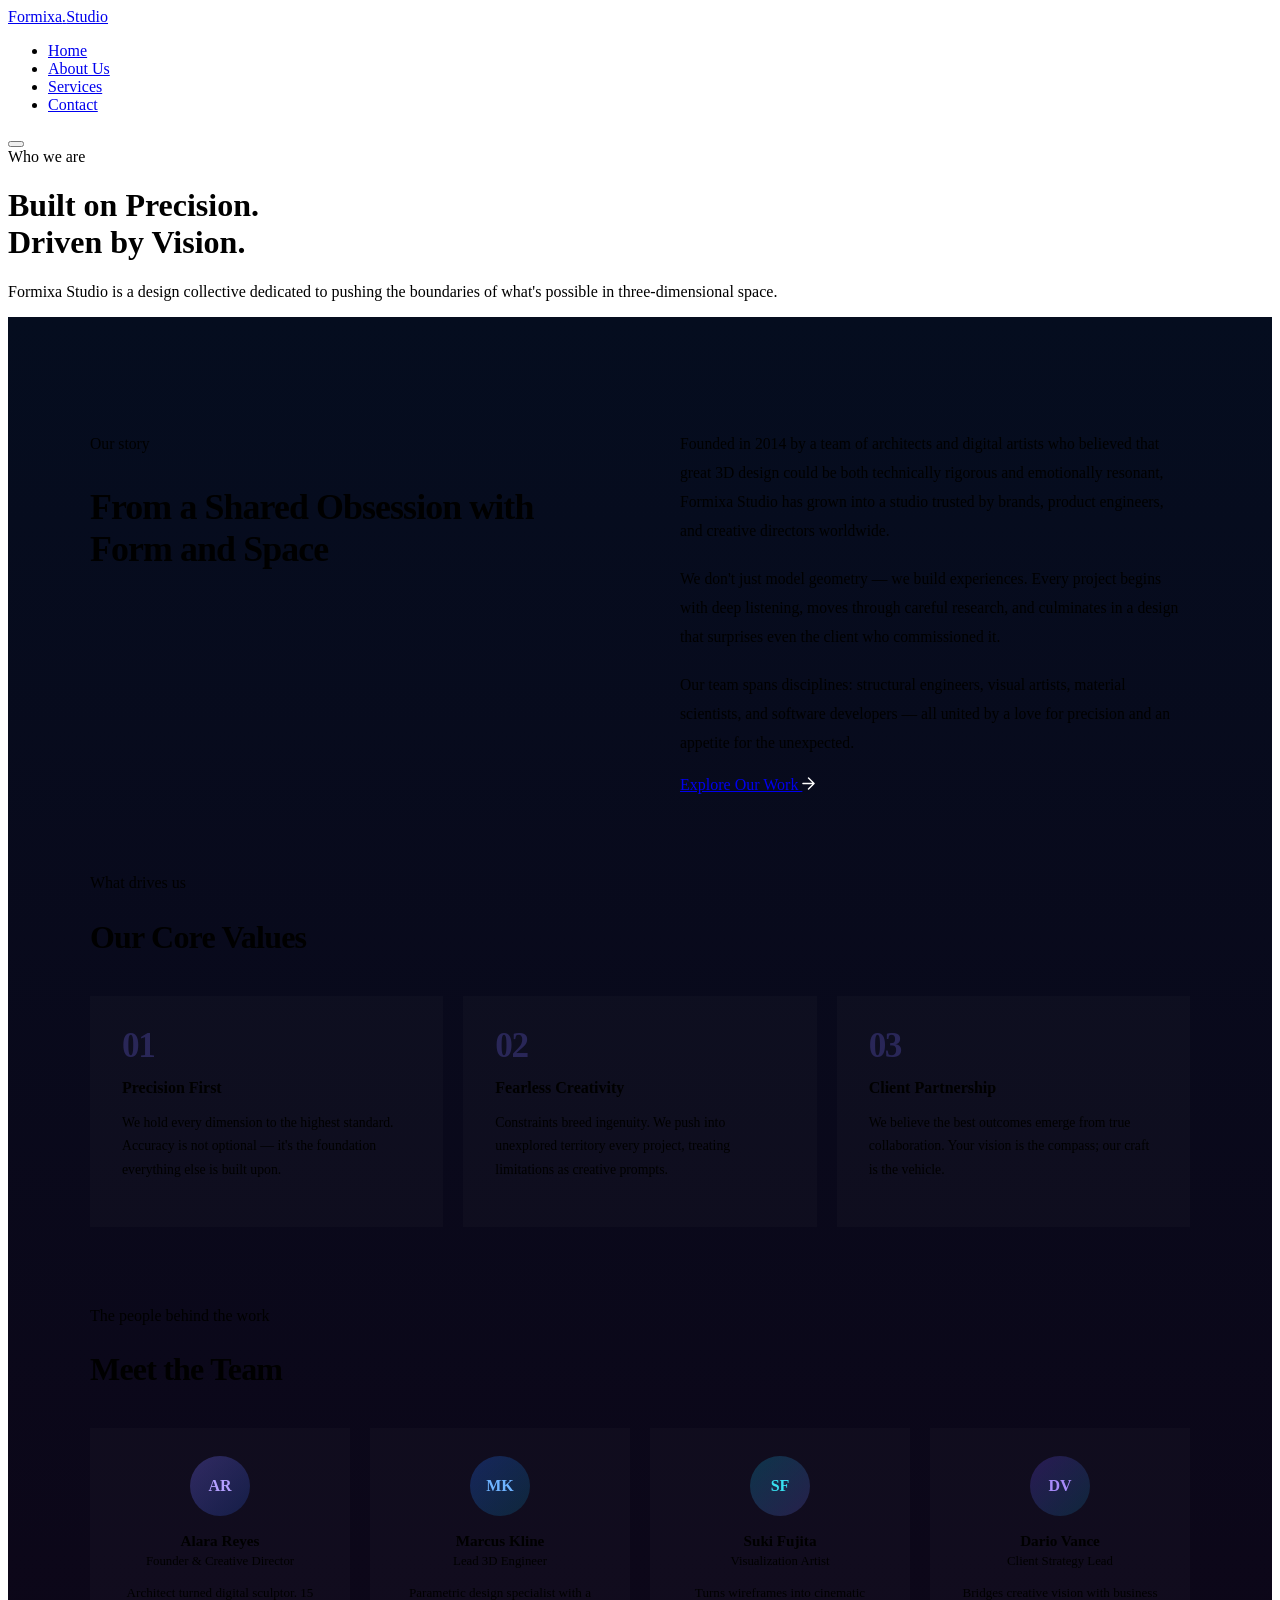
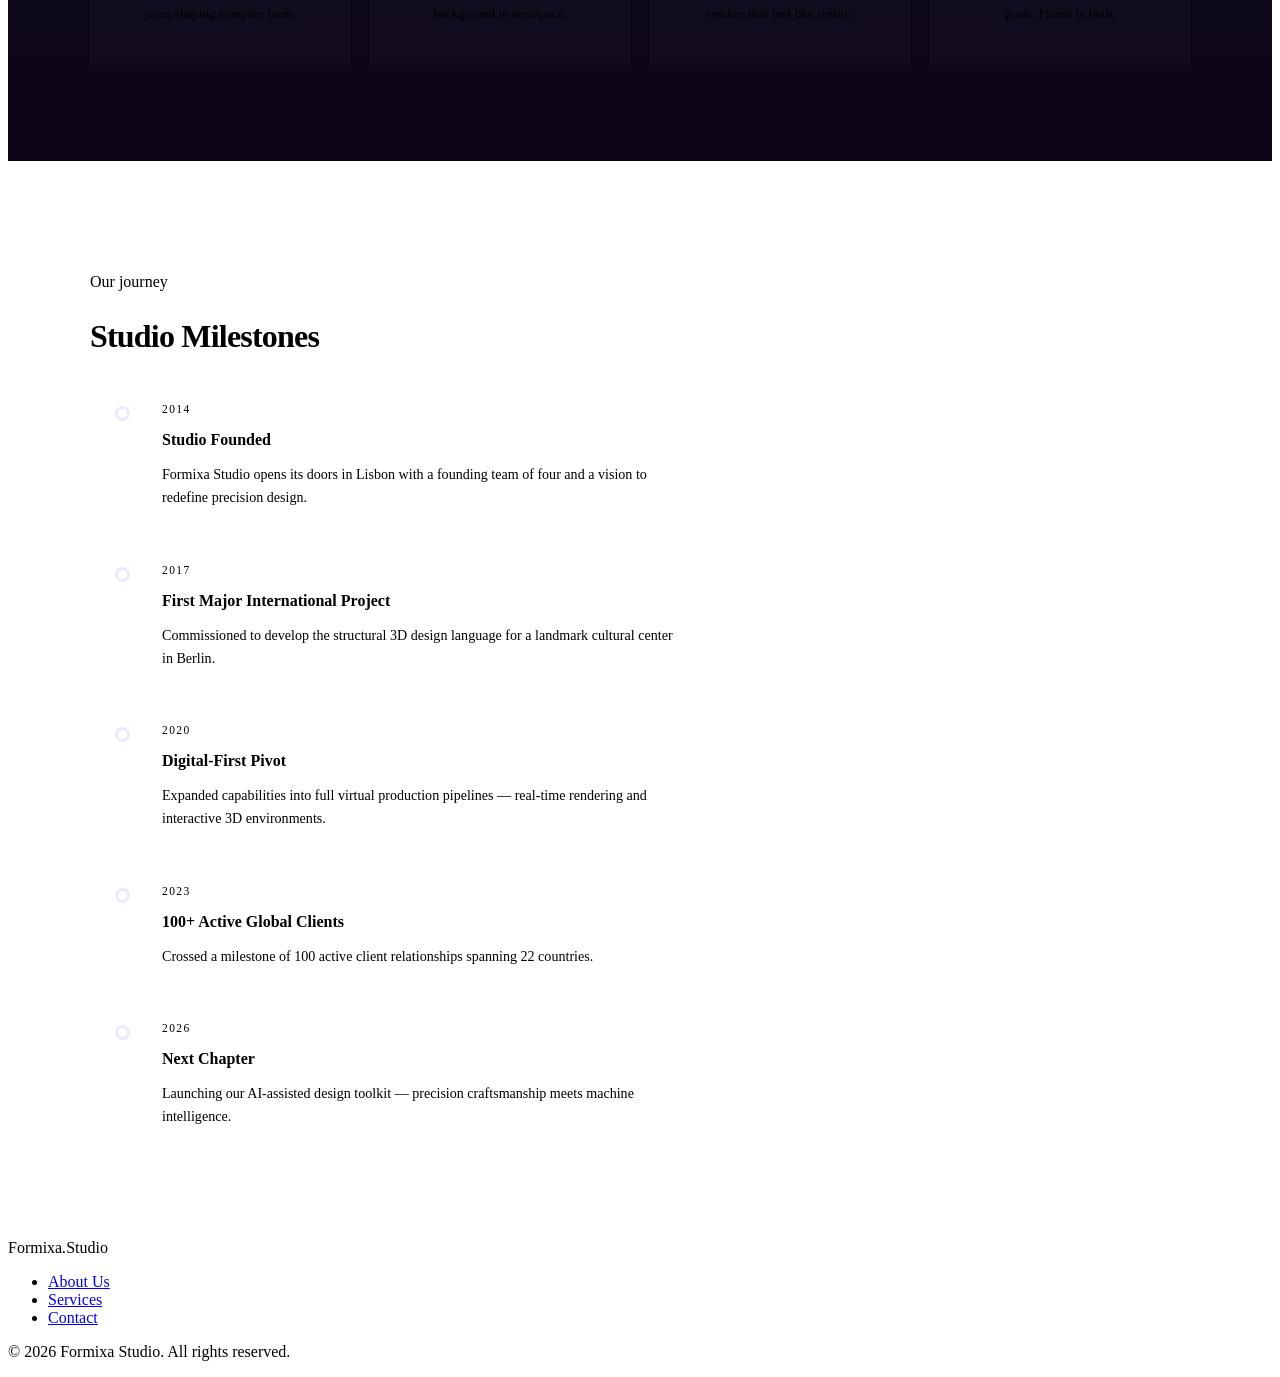
==== about.html @ 5ffbd65d "Create about.html" ====
<!DOCTYPE html>
<html lang="en">
<head>
<meta charset="UTF-8">
<meta name="viewport" content="width=device-width, initial-scale=1.0">
<title>About Us — Formixa Studio</title>
<link rel="stylesheet" href="style.css">
<style>
/* ── ABOUT CONTENT ── */
.about-body { padding: 6rem 4rem; background: linear-gradient(180deg, #050d1f 0%, #0d0618 100%); }
.about-body-inner { max-width: 1100px; margin: 0 auto; }

.about-intro {
  display: grid; grid-template-columns: 1fr 1fr; gap: 5rem;
  align-items: start; margin-bottom: 5rem;
}
.about-intro h2 {
  font-family: var(--ff-display); font-size: clamp(1.7rem, 2.8vw, 2.4rem);
  font-weight: 700; letter-spacing: -0.025em; line-height: 1.15; margin-bottom: 1rem;
}
.about-intro p { font-size: 0.98rem; color: var(--c-muted); line-height: 1.85; margin-bottom: 1.2rem; font-weight: 300; }

/* values */
.values-section { margin-bottom: 5rem; }
.values-section h2 {
  font-family: var(--ff-display); font-size: clamp(1.6rem, 2.5vw, 2.2rem);
  font-weight: 700; letter-spacing: -0.025em; margin-bottom: 2.5rem;
}
.values-grid { display: grid; grid-template-columns: repeat(3,1fr); gap: 1.25rem; }
.value-card {
  border: 1px solid var(--c-border); border-radius: var(--radius);
  padding: 2rem; background: rgba(255,255,255,0.02);
  transition: border-color 0.3s, transform 0.3s;
}
.value-card:hover { border-color: var(--c-border-hover); transform: translateY(-3px); }
.value-num {
  font-family: var(--ff-display); font-size: 2.2rem; font-weight: 800;
  color: rgba(124,111,255,0.25); letter-spacing: -0.04em; line-height: 1; margin-bottom: 1rem;
}
.value-card h3 { font-family: var(--ff-display); font-size: 1rem; font-weight: 600; margin-bottom: 0.6rem; }
.value-card p { font-size: 0.86rem; color: var(--c-muted); line-height: 1.7; }

/* team */
.team-section { }
.team-section h2 {
  font-family: var(--ff-display); font-size: clamp(1.6rem,2.5vw,2.2rem);
  font-weight: 700; letter-spacing: -0.025em; margin-bottom: 2.5rem;
}
.team-grid { display: grid; grid-template-columns: repeat(4,1fr); gap: 1.25rem; }
.team-card {
  border: 1px solid var(--c-border); border-radius: var(--radius);
  padding: 1.75rem 1.5rem; text-align: center; background: rgba(255,255,255,0.02);
  transition: border-color 0.3s, transform 0.3s;
}
.team-card:hover { border-color: var(--c-border-hover); transform: translateY(-3px); }
.avatar {
  width: 60px; height: 60px; border-radius: 50%; margin: 0 auto 1rem;
  display: flex; align-items: center; justify-content: center;
  font-family: var(--ff-display); font-size: 1rem; font-weight: 700;
}
.av-1 { background: linear-gradient(135deg,rgba(124,111,255,0.3),rgba(36,99,235,0.2)); color: #b4a0ff; }
.av-2 { background: linear-gradient(135deg,rgba(36,99,235,0.3),rgba(8,145,178,0.2)); color: #6eb3ff; }
.av-3 { background: linear-gradient(135deg,rgba(8,145,178,0.3),rgba(124,111,255,0.2)); color: #38e0f0; }
.av-4 { background: linear-gradient(135deg,rgba(99,60,210,0.3),rgba(8,145,178,0.2)); color: #a78bfa; }
.team-card h3 { font-family: var(--ff-display); font-size: 0.95rem; font-weight: 600; margin-bottom: 4px; }
.team-card .role { font-size: 0.8rem; color: var(--c-accent); margin-bottom: 0.7rem; }
.team-card p { font-size: 0.82rem; color: var(--c-muted); line-height: 1.6; }

/* milestones */
.milestones {
  padding: 6rem 4rem;
  background: var(--c-bg);
}
.milestones-inner { max-width: 1100px; margin: 0 auto; }
.milestones h2 {
  font-family: var(--ff-display); font-size: clamp(1.6rem,2.5vw,2.2rem);
  font-weight: 700; letter-spacing: -0.025em; margin-bottom: 3rem;
}
.timeline { position: relative; padding-left: 2rem; }
.timeline::before {
  content: ''; position: absolute; left: 0; top: 0; bottom: 0;
  width: 1px; background: linear-gradient(to bottom, var(--c-accent), transparent);
}
.timeline-item { position: relative; padding: 0 0 2.5rem 2.5rem; }
.timeline-item::before {
  content: ''; position: absolute; left: -4.5px; top: 6px;
  width: 9px; height: 9px; border-radius: 50%;
  background: var(--c-accent); box-shadow: 0 0 0 3px rgba(124,111,255,0.15);
}
.timeline-year { font-size: 0.72rem; letter-spacing: 0.12em; color: var(--c-accent); text-transform: uppercase; margin-bottom: 4px; }
.timeline-item h3 { font-family: var(--ff-display); font-size: 1rem; font-weight: 600; margin-bottom: 0.4rem; }
.timeline-item p { font-size: 0.88rem; color: var(--c-muted); line-height: 1.65; max-width: 520px; }

@media (max-width: 900px) {
  .about-body { padding: 5rem 2rem; }
  .about-intro { grid-template-columns: 1fr; gap: 2.5rem; }
  .values-grid { grid-template-columns: 1fr 1fr; }
  .team-grid { grid-template-columns: 1fr 1fr; }
  .milestones { padding: 5rem 2rem; }
}
@media (max-width: 580px) {
  .values-grid { grid-template-columns: 1fr; }
  .team-grid { grid-template-columns: 1fr 1fr; }
}
</style>
</head>
<body>

<nav>
  <a href="index.html" class="logo">Formixa<em>.</em>Studio</a>
  <ul class="nav-links" id="navLinks">
    <li><a href="index.html">Home</a></li>
    <li><a href="about.html" class="active">About Us</a></li>
    <li><a href="services.html">Services</a></li>
    <li><a href="contact.html" class="nav-cta">Contact</a></li>
  </ul>
  <button class="hamburger" id="hamburger" aria-label="Menu">
    <span></span><span></span><span></span>
  </button>
</nav>

<!-- PAGE HEADER -->
<div class="page-header">
  <div class="page-header-bg"></div>
  <div class="page-header-line"></div>
  <div class="page-header-content">
    <div class="page-eyebrow">Who we are</div>
    <h1>Built on Precision.<br>Driven by Vision.</h1>
    <p>Formixa Studio is a design collective dedicated to pushing the boundaries of what's possible in three-dimensional space.</p>
  </div>
</div>

<div class="divider"></div>

<!-- ABOUT BODY -->
<section class="about-body">
  <div class="about-body-inner">
    <div class="about-intro fade-up">
      <div>
        <p class="section-label">Our story</p>
        <h2>From a Shared Obsession with Form and Space</h2>
      </div>
      <div>
        <p>Founded in 2014 by a team of architects and digital artists who believed that great 3D design could be both technically rigorous and emotionally resonant, Formixa Studio has grown into a studio trusted by brands, product engineers, and creative directors worldwide.</p>
        <p>We don't just model geometry — we build experiences. Every project begins with deep listening, moves through careful research, and culminates in a design that surprises even the client who commissioned it.</p>
        <p>Our team spans disciplines: structural engineers, visual artists, material scientists, and software developers — all united by a love for precision and an appetite for the unexpected.</p>
        <a href="services.html" class="btn-primary" style="margin-top:1rem;">
          Explore Our Work
          <svg width="13" height="13" viewBox="0 0 14 14" fill="none"><path d="M1 7h12M7 1l6 6-6 6" stroke="white" stroke-width="1.5" stroke-linecap="round" stroke-linejoin="round"/></svg>
        </a>
      </div>
    </div>

    <!-- VALUES -->
    <div class="values-section fade-up-1">
      <p class="section-label">What drives us</p>
      <h2>Our Core Values</h2>
      <div class="values-grid">
        <div class="value-card">
          <div class="value-num">01</div>
          <h3>Precision First</h3>
          <p>We hold every dimension to the highest standard. Accuracy is not optional — it's the foundation everything else is built upon.</p>
        </div>
        <div class="value-card">
          <div class="value-num">02</div>
          <h3>Fearless Creativity</h3>
          <p>Constraints breed ingenuity. We push into unexplored territory every project, treating limitations as creative prompts.</p>
        </div>
        <div class="value-card">
          <div class="value-num">03</div>
          <h3>Client Partnership</h3>
          <p>We believe the best outcomes emerge from true collaboration. Your vision is the compass; our craft is the vehicle.</p>
        </div>
      </div>
    </div>

    <!-- TEAM -->
    <div class="team-section fade-up-2" style="margin-top:5rem;">
      <p class="section-label">The people behind the work</p>
      <h2>Meet the Team</h2>
      <div class="team-grid">
        <div class="team-card">
          <div class="avatar av-1">AR</div>
          <h3>Alara Reyes</h3>
          <div class="role">Founder & Creative Director</div>
          <p>Architect turned digital sculptor. 15 years shaping complex form.</p>
        </div>
        <div class="team-card">
          <div class="avatar av-2">MK</div>
          <h3>Marcus Kline</h3>
          <div class="role">Lead 3D Engineer</div>
          <p>Parametric design specialist with a background in aerospace.</p>
        </div>
        <div class="team-card">
          <div class="avatar av-3">SF</div>
          <h3>Suki Fujita</h3>
          <div class="role">Visualization Artist</div>
          <p>Turns wireframes into cinematic renders that feel like reality.</p>
        </div>
        <div class="team-card">
          <div class="avatar av-4">DV</div>
          <h3>Dario Vance</h3>
          <div class="role">Client Strategy Lead</div>
          <p>Bridges creative vision with business goals. Fluent in both.</p>
        </div>
      </div>
    </div>
  </div>
</section>

<div class="divider"></div>

<!-- MILESTONES -->
<section class="milestones">
  <div class="milestones-inner">
    <p class="section-label">Our journey</p>
    <h2>Studio Milestones</h2>
    <div class="timeline">
      <div class="timeline-item">
        <div class="timeline-year">2014</div>
        <h3>Studio Founded</h3>
        <p>Formixa Studio opens its doors in Lisbon with a founding team of four and a vision to redefine precision design.</p>
      </div>
      <div class="timeline-item">
        <div class="timeline-year">2017</div>
        <h3>First Major International Project</h3>
        <p>Commissioned to develop the structural 3D design language for a landmark cultural center in Berlin.</p>
      </div>
      <div class="timeline-item">
        <div class="timeline-year">2020</div>
        <h3>Digital-First Pivot</h3>
        <p>Expanded capabilities into full virtual production pipelines — real-time rendering and interactive 3D environments.</p>
      </div>
      <div class="timeline-item">
        <div class="timeline-year">2023</div>
        <h3>100+ Active Global Clients</h3>
        <p>Crossed a milestone of 100 active client relationships spanning 22 countries.</p>
      </div>
      <div class="timeline-item" style="padding-bottom:0;">
        <div class="timeline-year">2026</div>
        <h3>Next Chapter</h3>
        <p>Launching our AI-assisted design toolkit — precision craftsmanship meets machine intelligence.</p>
      </div>
    </div>
  </div>
</section>

<footer>
  <div class="footer-logo">Formixa<em>.</em>Studio</div>
  <ul class="footer-links">
    <li><a href="about.html">About Us</a></li>
    <li><a href="services.html">Services</a></li>
    <li><a href="contact.html">Contact</a></li>
  </ul>
  <p class="footer-copy">&copy; 2026 Formixa Studio. All rights reserved.</p>
</footer>

<script>
  const h = document.getElementById('hamburger');
  const n = document.getElementById('navLinks');
  h.addEventListener('click', () => { h.classList.toggle('open'); n.classList.toggle('open'); });
  n.querySelectorAll('a').forEach(a => a.addEventListener('click', () => { h.classList.remove('open'); n.classList.remove('open'); }));
</script>
</body>
</html>
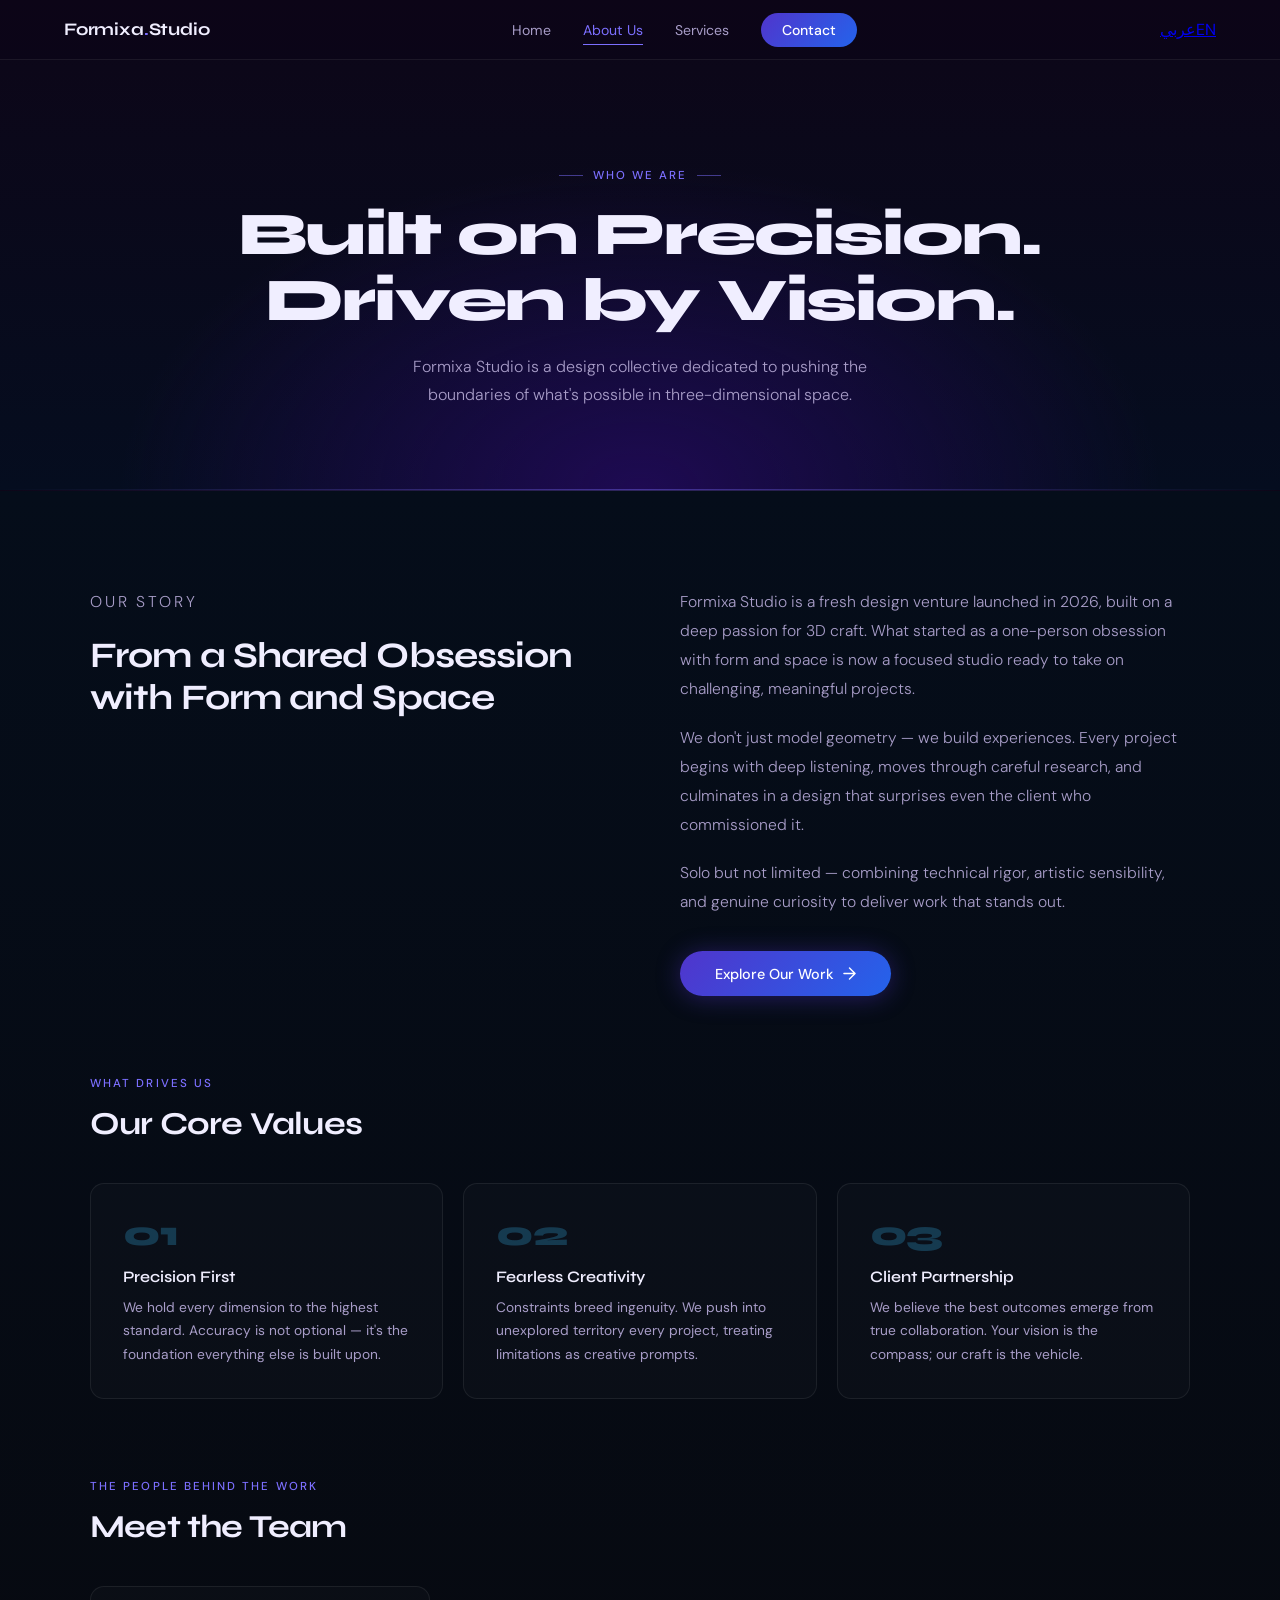
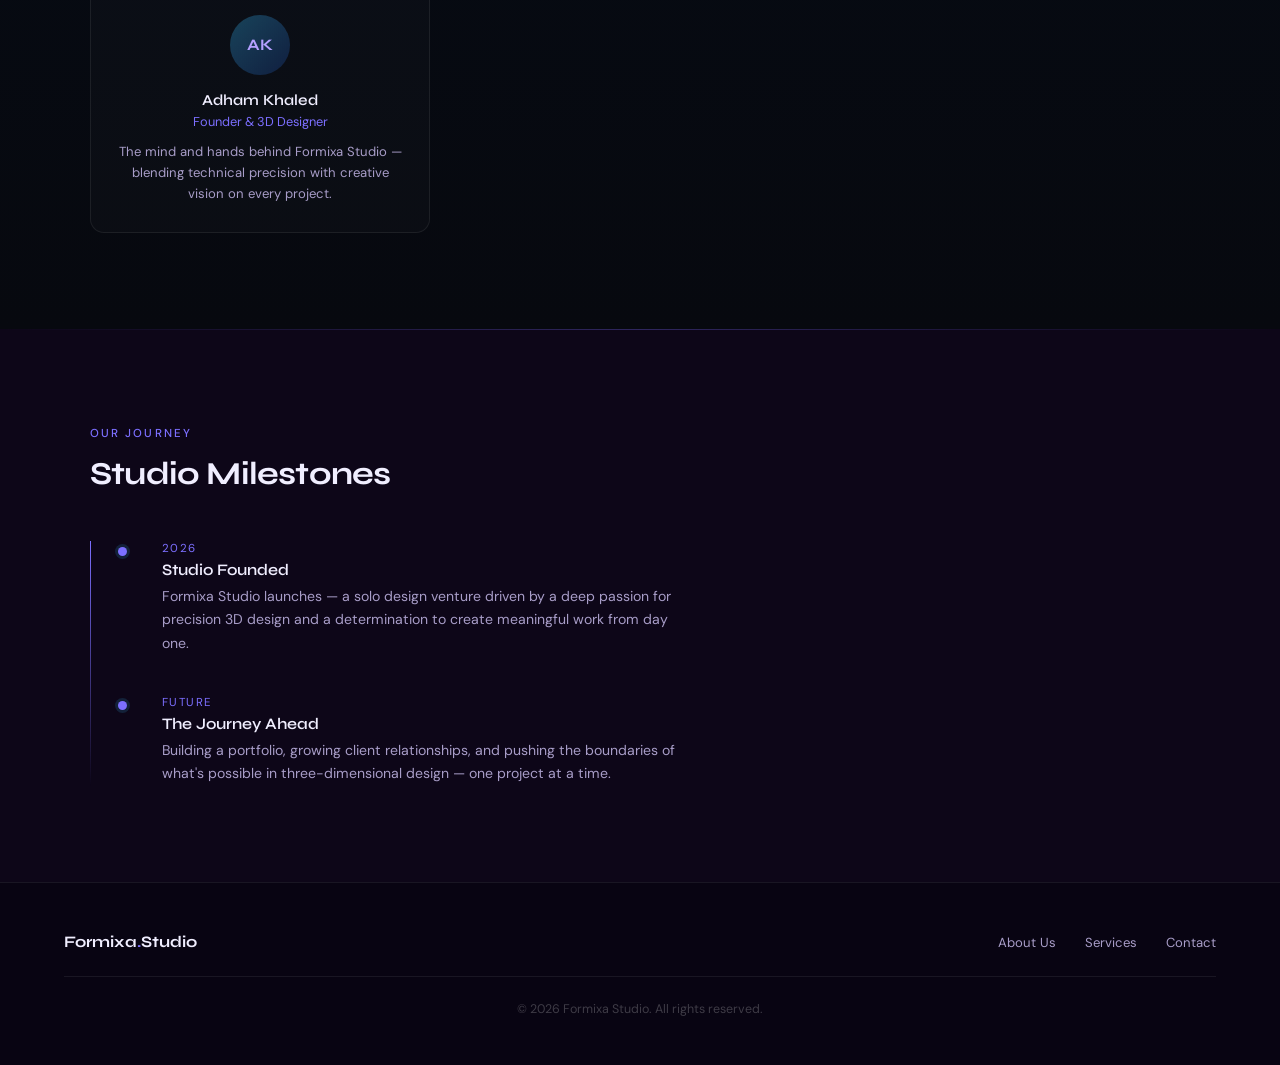
==== commit fc76f8bc: "Update about.html" ====
--- a/about.html
+++ b/about.html
@@ -7,7 +7,7 @@
 <link rel="stylesheet" href="style.css">
 <style>
 /* ── ABOUT CONTENT ── */
-.about-body { padding: 6rem 4rem; background: linear-gradient(180deg, #050d1f 0%, #0d0618 100%); }
+.about-body { padding: 6rem 4rem; background: linear-gradient(180deg, #050d1a 0%, #07090f 100%); }
 .about-body-inner { max-width: 1100px; margin: 0 auto; }
 
 .about-intro {
@@ -35,7 +35,7 @@
 .value-card:hover { border-color: var(--c-border-hover); transform: translateY(-3px); }
 .value-num {
   font-family: var(--ff-display); font-size: 2.2rem; font-weight: 800;
-  color: rgba(124,111,255,0.25); letter-spacing: -0.04em; line-height: 1; margin-bottom: 1rem;
+  color: rgba(56,189,248,0.25); letter-spacing: -0.04em; line-height: 1; margin-bottom: 1rem;
 }
 .value-card h3 { font-family: var(--ff-display); font-size: 1rem; font-weight: 600; margin-bottom: 0.6rem; }
 .value-card p { font-size: 0.86rem; color: var(--c-muted); line-height: 1.7; }
@@ -58,9 +58,9 @@
   display: flex; align-items: center; justify-content: center;
   font-family: var(--ff-display); font-size: 1rem; font-weight: 700;
 }
-.av-1 { background: linear-gradient(135deg,rgba(124,111,255,0.3),rgba(36,99,235,0.2)); color: #b4a0ff; }
+.av-1 { background: linear-gradient(135deg,rgba(56,189,248,0.3),rgba(36,99,235,0.2)); color: #b4a0ff; }
 .av-2 { background: linear-gradient(135deg,rgba(36,99,235,0.3),rgba(8,145,178,0.2)); color: #6eb3ff; }
-.av-3 { background: linear-gradient(135deg,rgba(8,145,178,0.3),rgba(124,111,255,0.2)); color: #38e0f0; }
+.av-3 { background: linear-gradient(135deg,rgba(8,145,178,0.3),rgba(56,189,248,0.2)); color: #38e0f0; }
 .av-4 { background: linear-gradient(135deg,rgba(99,60,210,0.3),rgba(8,145,178,0.2)); color: #a78bfa; }
 .team-card h3 { font-family: var(--ff-display); font-size: 0.95rem; font-weight: 600; margin-bottom: 4px; }
 .team-card .role { font-size: 0.8rem; color: var(--c-accent); margin-bottom: 0.7rem; }
@@ -85,7 +85,7 @@
 .timeline-item::before {
   content: ''; position: absolute; left: -4.5px; top: 6px;
   width: 9px; height: 9px; border-radius: 50%;
-  background: var(--c-accent); box-shadow: 0 0 0 3px rgba(124,111,255,0.15);
+  background: var(--c-accent); box-shadow: 0 0 0 3px rgba(56,189,248,0.15);
 }
 .timeline-year { font-size: 0.72rem; letter-spacing: 0.12em; color: var(--c-accent); text-transform: uppercase; margin-bottom: 4px; }
 .timeline-item h3 { font-family: var(--ff-display); font-size: 1rem; font-weight: 600; margin-bottom: 0.4rem; }
@@ -114,6 +114,7 @@
     <li><a href="services.html">Services</a></li>
     <li><a href="contact.html" class="nav-cta">Contact</a></li>
   </ul>
+  <div class="lang-switch"><a href="about_ar.html" class="lang-btn">عربي</a><a href="about.html" class="lang-btn active">EN</a></div>
   <button class="hamburger" id="hamburger" aria-label="Menu">
     <span></span><span></span><span></span>
   </button>
@@ -141,9 +142,9 @@
         <h2>From a Shared Obsession with Form and Space</h2>
       </div>
       <div>
-        <p>Founded in 2014 by a team of architects and digital artists who believed that great 3D design could be both technically rigorous and emotionally resonant, Formixa Studio has grown into a studio trusted by brands, product engineers, and creative directors worldwide.</p>
+        <p>Formixa Studio is a fresh design venture launched in 2026, built on a deep passion for 3D craft. What started as a one-person obsession with form and space is now a focused studio ready to take on challenging, meaningful projects.</p>
         <p>We don't just model geometry — we build experiences. Every project begins with deep listening, moves through careful research, and culminates in a design that surprises even the client who commissioned it.</p>
-        <p>Our team spans disciplines: structural engineers, visual artists, material scientists, and software developers — all united by a love for precision and an appetite for the unexpected.</p>
+        <p>Solo but not limited — combining technical rigor, artistic sensibility, and genuine curiosity to deliver work that stands out.</p>
         <a href="services.html" class="btn-primary" style="margin-top:1rem;">
           Explore Our Work
           <svg width="13" height="13" viewBox="0 0 14 14" fill="none"><path d="M1 7h12M7 1l6 6-6 6" stroke="white" stroke-width="1.5" stroke-linecap="round" stroke-linejoin="round"/></svg>
@@ -178,30 +179,12 @@
     <div class="team-section fade-up-2" style="margin-top:5rem;">
       <p class="section-label">The people behind the work</p>
       <h2>Meet the Team</h2>
-      <div class="team-grid">
-        <div class="team-card">
-          <div class="avatar av-1">AR</div>
-          <h3>Alara Reyes</h3>
-          <div class="role">Founder & Creative Director</div>
-          <p>Architect turned digital sculptor. 15 years shaping complex form.</p>
-        </div>
-        <div class="team-card">
-          <div class="avatar av-2">MK</div>
-          <h3>Marcus Kline</h3>
-          <div class="role">Lead 3D Engineer</div>
-          <p>Parametric design specialist with a background in aerospace.</p>
-        </div>
-        <div class="team-card">
-          <div class="avatar av-3">SF</div>
-          <h3>Suki Fujita</h3>
-          <div class="role">Visualization Artist</div>
-          <p>Turns wireframes into cinematic renders that feel like reality.</p>
-        </div>
-        <div class="team-card">
-          <div class="avatar av-4">DV</div>
-          <h3>Dario Vance</h3>
-          <div class="role">Client Strategy Lead</div>
-          <p>Bridges creative vision with business goals. Fluent in both.</p>
+      <div class="team-grid" style="grid-template-columns: 1fr; max-width: 340px;">
+        <div class="team-card" style="text-align:center;">
+          <div class="avatar av-1">AK</div>
+          <h3>Adham Khaled</h3>
+          <div class="role">Founder & 3D Designer</div>
+          <p>The mind and hands behind Formixa Studio — blending technical precision with creative vision on every project.</p>
         </div>
       </div>
     </div>
@@ -217,29 +200,14 @@
     <h2>Studio Milestones</h2>
     <div class="timeline">
       <div class="timeline-item">
-        <div class="timeline-year">2014</div>
+        <div class="timeline-year">2026</div>
         <h3>Studio Founded</h3>
-        <p>Formixa Studio opens its doors in Lisbon with a founding team of four and a vision to redefine precision design.</p>
-      </div>
-      <div class="timeline-item">
-        <div class="timeline-year">2017</div>
-        <h3>First Major International Project</h3>
-        <p>Commissioned to develop the structural 3D design language for a landmark cultural center in Berlin.</p>
-      </div>
-      <div class="timeline-item">
-        <div class="timeline-year">2020</div>
-        <h3>Digital-First Pivot</h3>
-        <p>Expanded capabilities into full virtual production pipelines — real-time rendering and interactive 3D environments.</p>
-      </div>
-      <div class="timeline-item">
-        <div class="timeline-year">2023</div>
-        <h3>100+ Active Global Clients</h3>
-        <p>Crossed a milestone of 100 active client relationships spanning 22 countries.</p>
+        <p>Formixa Studio launches — a solo design venture driven by a deep passion for precision 3D design and a determination to create meaningful work from day one.</p>
       </div>
       <div class="timeline-item" style="padding-bottom:0;">
-        <div class="timeline-year">2026</div>
-        <h3>Next Chapter</h3>
-        <p>Launching our AI-assisted design toolkit — precision craftsmanship meets machine intelligence.</p>
+        <div class="timeline-year">Future</div>
+        <h3>The Journey Ahead</h3>
+        <p>Building a portfolio, growing client relationships, and pushing the boundaries of what's possible in three-dimensional design — one project at a time.</p>
       </div>
     </div>
   </div>
--- a/style.css
+++ b/style.css
@@ -0,0 +1,182 @@
+@import url('https://fonts.googleapis.com/css2?family=Syne:wght@400;500;600;700;800&family=DM+Sans:wght@300;400;500&display=swap');
+
+*, *::before, *::after { box-sizing: border-box; margin: 0; padding: 0; }
+
+:root {
+  --ff-display: 'Syne', 'Trebuchet MS', sans-serif;
+  --ff-body: 'DM Sans', 'Segoe UI', sans-serif;
+  --c-bg: #0d0618;
+  --c-surface: #120824;
+  --c-text: #f0eeff;
+  --c-muted: #a89dc8;
+  --c-accent: #7c6fff;
+  --c-accent2: #2463eb;
+  --c-border: rgba(255,255,255,0.07);
+  --c-border-hover: rgba(124,111,255,0.3);
+  --radius: 14px;
+}
+
+html { scroll-behavior: smooth; }
+
+body {
+  font-family: var(--ff-body);
+  background: var(--c-bg);
+  color: var(--c-text);
+  overflow-x: hidden;
+  min-height: 100vh;
+}
+
+/* ── NAV ─────────────────────────────── */
+nav {
+  position: fixed; top: 0; left: 0; right: 0; z-index: 200;
+  display: flex; align-items: center; justify-content: space-between;
+  padding: 1.2rem 4rem;
+  background: rgba(13,6,24,0.92);
+  border-bottom: 1px solid var(--c-border);
+}
+.logo {
+  font-family: var(--ff-display); font-size: 1.1rem; font-weight: 700;
+  color: var(--c-text); text-decoration: none; letter-spacing: -0.01em;
+}
+.logo em { font-style: normal; color: var(--c-accent); }
+
+.nav-links { display: flex; gap: 2rem; list-style: none; align-items: center; }
+.nav-links a {
+  font-size: 0.88rem; color: var(--c-muted); text-decoration: none;
+  transition: color 0.2s; padding: 0.25rem 0;
+  position: relative;
+}
+.nav-links a::after {
+  content: ''; position: absolute; bottom: -2px; left: 0; right: 0;
+  height: 1px; background: var(--c-accent); transform: scaleX(0);
+  transition: transform 0.2s;
+}
+.nav-links a:hover, .nav-links a.active { color: var(--c-text); }
+.nav-links a:hover::after, .nav-links a.active::after { transform: scaleX(1); }
+.nav-links a.active { color: var(--c-accent); }
+
+.nav-cta {
+  padding: 0.5rem 1.3rem !important;
+  background: linear-gradient(130deg, #5035cc, #2463eb) !important;
+  border-radius: 100px; color: #fff !important;
+  font-weight: 500 !important;
+}
+.nav-cta::after { display: none !important; }
+.nav-cta:hover { opacity: 0.9; }
+
+.hamburger {
+  display: none; flex-direction: column; gap: 5px;
+  cursor: pointer; background: none; border: none; padding: 4px;
+}
+.hamburger span { display: block; width: 22px; height: 1.5px; background: var(--c-text); border-radius: 2px; transition: all 0.3s; }
+.hamburger.open span:nth-child(1) { transform: translateY(6.5px) rotate(45deg); }
+.hamburger.open span:nth-child(2) { opacity: 0; }
+.hamburger.open span:nth-child(3) { transform: translateY(-6.5px) rotate(-45deg); }
+
+/* ── PAGE HEADER (inner pages) ─────── */
+.page-header {
+  padding: 10rem 4rem 5rem;
+  text-align: center;
+  position: relative;
+  overflow: hidden;
+}
+.page-header-bg {
+  position: absolute; inset: 0;
+  background:
+    radial-gradient(ellipse 800px 500px at 50% 100%, #1e0a52 0%, transparent 65%),
+    linear-gradient(180deg, #0d0618 0%, #050d1f 100%);
+}
+.page-header-line {
+  position: absolute; bottom: 0; left: 0; right: 0; height: 1px;
+  background: linear-gradient(90deg, transparent, rgba(124,111,255,0.4), transparent);
+}
+.page-header-content { position: relative; z-index: 2; }
+.page-eyebrow {
+  display: inline-flex; align-items: center; gap: 10px;
+  font-size: 0.72rem; font-weight: 500; letter-spacing: 0.18em; text-transform: uppercase;
+  color: var(--c-accent); margin-bottom: 1.2rem;
+}
+.page-eyebrow::before, .page-eyebrow::after {
+  content: ''; display: block; width: 24px; height: 1px;
+  background: var(--c-accent); opacity: 0.5;
+}
+.page-header h1 {
+  font-family: var(--ff-display); font-size: clamp(2.2rem, 5vw, 3.8rem);
+  font-weight: 800; letter-spacing: -0.03em; line-height: 1.08;
+  margin-bottom: 1.2rem;
+}
+.page-header p {
+  font-size: 1rem; font-weight: 300; color: var(--c-muted);
+  max-width: 520px; margin: 0 auto; line-height: 1.8;
+}
+
+/* ── SHARED ELEMENTS ──────────────── */
+.section-label {
+  font-size: 0.72rem; font-weight: 500; letter-spacing: 0.18em;
+  text-transform: uppercase; color: var(--c-accent); margin-bottom: 0.8rem;
+}
+.divider {
+  width: 100%; height: 1px;
+  background: linear-gradient(90deg, transparent, rgba(124,111,255,0.3), transparent);
+}
+
+.btn-primary {
+  display: inline-flex; align-items: center; gap: 9px;
+  padding: 0.85rem 2.2rem;
+  background: linear-gradient(130deg, #5035cc 0%, #2463eb 100%);
+  color: #fff; font-family: var(--ff-body); font-size: 0.9rem; font-weight: 500;
+  border: none; border-radius: 100px; cursor: pointer; text-decoration: none;
+  box-shadow: 0 2px 24px rgba(79,53,204,0.4);
+  transition: transform 0.2s, box-shadow 0.2s;
+}
+.btn-primary:hover { transform: translateY(-2px); box-shadow: 0 6px 36px rgba(79,53,204,0.6); }
+
+.btn-outline {
+  display: inline-flex; align-items: center; gap: 9px;
+  padding: 0.85rem 2.2rem;
+  background: transparent;
+  color: var(--c-text); font-family: var(--ff-body); font-size: 0.9rem; font-weight: 500;
+  border: 1px solid rgba(255,255,255,0.15); border-radius: 100px; cursor: pointer;
+  text-decoration: none; transition: border-color 0.2s, background 0.2s;
+}
+.btn-outline:hover { border-color: var(--c-accent); background: rgba(124,111,255,0.08); }
+
+/* ── FOOTER ────────────────────────── */
+footer {
+  padding: 3rem 4rem;
+  border-top: 1px solid var(--c-border);
+  background: #080412;
+  display: flex; align-items: center; justify-content: space-between;
+  flex-wrap: wrap; gap: 1rem;
+}
+.footer-logo { font-family: var(--ff-display); font-size: 1rem; font-weight: 700; color: var(--c-text); }
+.footer-logo em { font-style: normal; color: var(--c-accent); }
+.footer-links { display: flex; gap: 1.8rem; list-style: none; }
+.footer-links a { font-size: 0.82rem; color: var(--c-muted); text-decoration: none; transition: color 0.2s; }
+.footer-links a:hover { color: var(--c-text); }
+.footer-copy { font-size: 0.78rem; color: rgba(255,255,255,0.22); width: 100%; text-align: center; padding-top: 1.5rem; border-top: 1px solid var(--c-border); margin-top: 0.5rem; }
+
+/* ── ANIMATIONS ────────────────────── */
+@keyframes fadeUp {
+  from { opacity: 0; transform: translateY(22px); }
+  to   { opacity: 1; transform: translateY(0); }
+}
+.fade-up { animation: fadeUp 0.8s ease both; }
+.fade-up-1 { animation: fadeUp 0.8s 0.1s ease both; }
+.fade-up-2 { animation: fadeUp 0.8s 0.2s ease both; }
+.fade-up-3 { animation: fadeUp 0.8s 0.3s ease both; }
+
+/* ── RESPONSIVE ─────────────────────── */
+@media (max-width: 900px) {
+  nav { padding: 1.1rem 2rem; }
+  .nav-links {
+    display: none; position: fixed; top: 60px; left: 0; right: 0;
+    flex-direction: column; background: rgba(13,6,24,0.98);
+    padding: 2rem; gap: 1.5rem; border-bottom: 1px solid var(--c-border);
+  }
+  .nav-links.open { display: flex; }
+  .hamburger { display: flex; }
+  .page-header { padding: 8rem 2rem 4rem; }
+  footer { padding: 2.5rem 2rem; }
+  .footer-links { gap: 1.2rem; }
+}
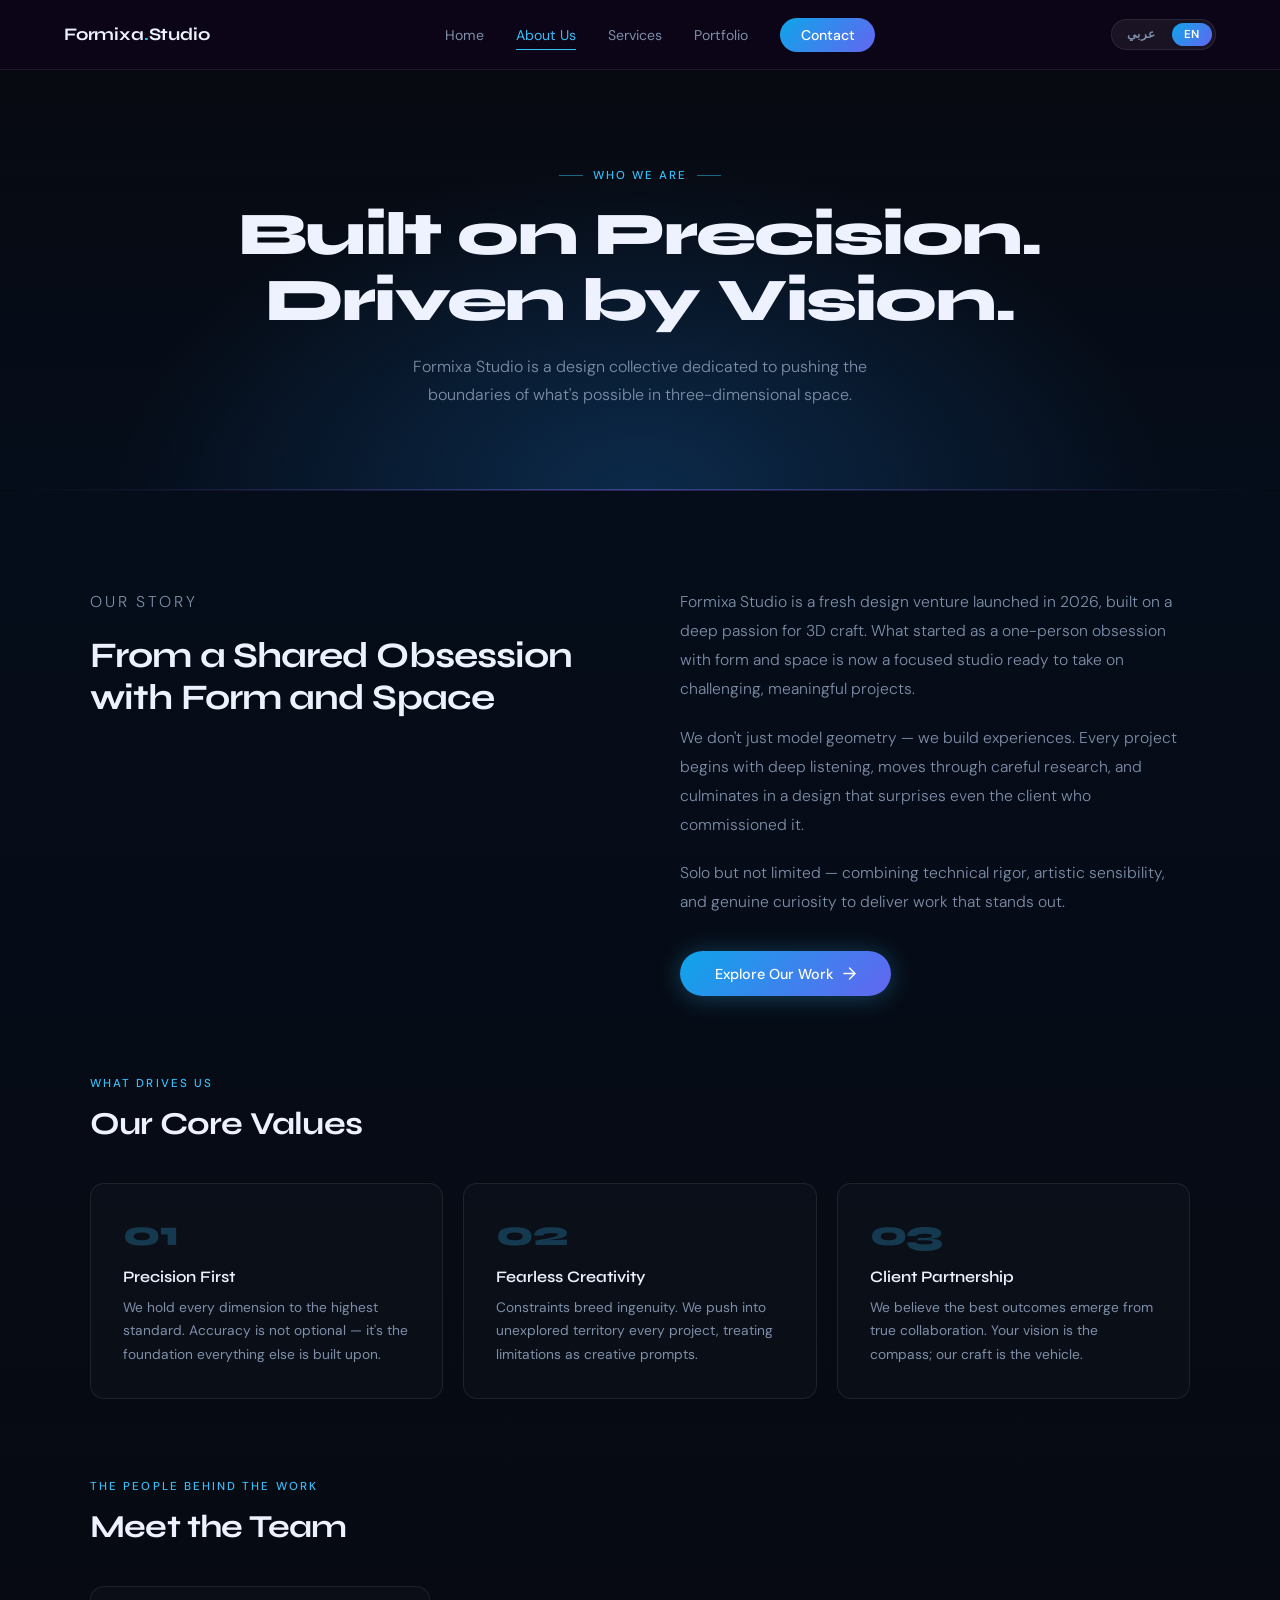
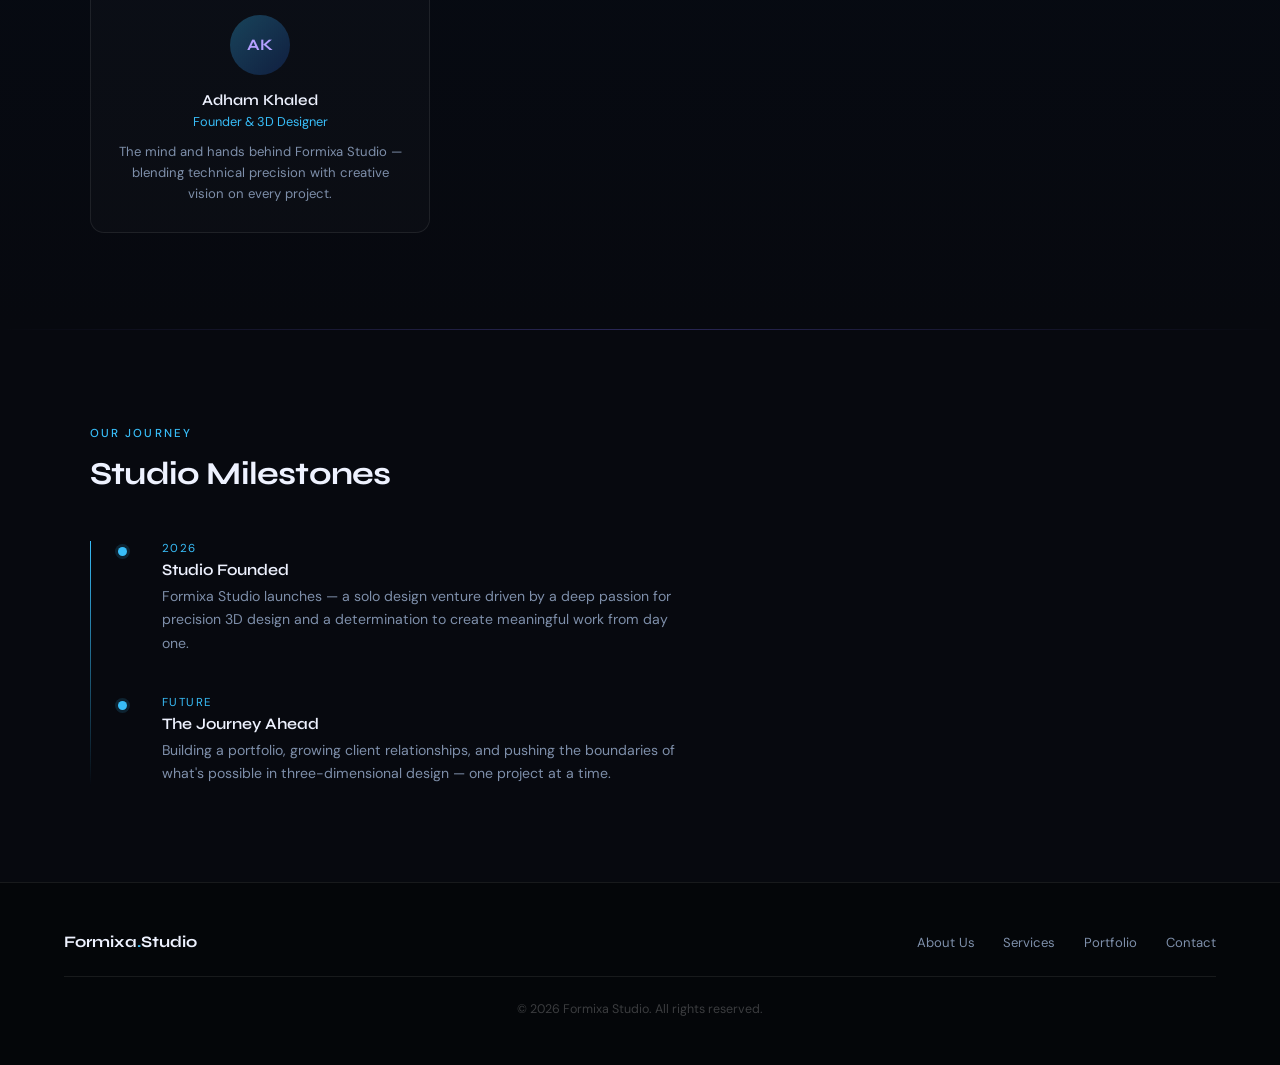
==== commit 18c380dc: "Add files via upload" ====
--- a/about.html
+++ b/about.html
@@ -108,13 +108,17 @@
 
 <nav>
   <a href="index.html" class="logo">Formixa<em>.</em>Studio</a>
-  <ul class="nav-links" id="navLinks">
+    <ul class="nav-links" id="navLinks">
     <li><a href="index.html">Home</a></li>
     <li><a href="about.html" class="active">About Us</a></li>
     <li><a href="services.html">Services</a></li>
+    <li><a href="portfolio.html">Portfolio</a></li>
     <li><a href="contact.html" class="nav-cta">Contact</a></li>
-  </ul>
-  <div class="lang-switch"><a href="about_ar.html" class="lang-btn">عربي</a><a href="about.html" class="lang-btn active">EN</a></div>
+    <li class="lang-switch-mobile" style="display:none;"><a href="about_ar.html" class="lang-btn">عربي</a><a href="#" class="lang-btn active">EN</a></li>  </ul>
+    <div class="lang-switch">
+    <a href="about_ar.html" class="lang-btn">عربي</a>
+    <a href="#" class="lang-btn active">EN</a>
+  </div>
   <button class="hamburger" id="hamburger" aria-label="Menu">
     <span></span><span></span><span></span>
   </button>
@@ -218,16 +222,27 @@
   <ul class="footer-links">
     <li><a href="about.html">About Us</a></li>
     <li><a href="services.html">Services</a></li>
+    <li><a href="portfolio.html">Portfolio</a></li>
     <li><a href="contact.html">Contact</a></li>
   </ul>
   <p class="footer-copy">&copy; 2026 Formixa Studio. All rights reserved.</p>
 </footer>
 
 <script>
-  const h = document.getElementById('hamburger');
+    const h = document.getElementById('hamburger');
   const n = document.getElementById('navLinks');
-  h.addEventListener('click', () => { h.classList.toggle('open'); n.classList.toggle('open'); });
-  n.querySelectorAll('a').forEach(a => a.addEventListener('click', () => { h.classList.remove('open'); n.classList.remove('open'); }));
+  if (h && n) {
+    h.addEventListener('click', () => {
+      h.classList.toggle('open');
+      n.classList.toggle('open');
+    });
+    n.querySelectorAll('a').forEach(a => {
+      a.addEventListener('click', () => {
+        h.classList.remove('open');
+        n.classList.remove('open');
+      });
+    });
+  }
 </script>
 </body>
 </html>
--- a/style.css
+++ b/style.css
@@ -5,14 +5,14 @@
 :root {
   --ff-display: 'Syne', 'Trebuchet MS', sans-serif;
   --ff-body: 'DM Sans', 'Segoe UI', sans-serif;
-  --c-bg: #0d0618;
-  --c-surface: #120824;
-  --c-text: #f0eeff;
-  --c-muted: #a89dc8;
-  --c-accent: #7c6fff;
-  --c-accent2: #2463eb;
-  --c-border: rgba(255,255,255,0.07);
-  --c-border-hover: rgba(124,111,255,0.3);
+  --c-bg: #07090f;
+  --c-surface: #0c0f1a;
+  --c-text: #eef2ff;
+  --c-muted: #7e8faa;
+  --c-accent: #38bdf8;
+  --c-accent2: #6366f1;
+  --c-border: rgba(255,255,255,0.08);
+  --c-border-hover: rgba(56,189,248,0.35);
   --radius: 14px;
 }
 
@@ -57,7 +57,7 @@
 
 .nav-cta {
   padding: 0.5rem 1.3rem !important;
-  background: linear-gradient(130deg, #5035cc, #2463eb) !important;
+  background: linear-gradient(130deg, #0ea5e9, #6366f1) !important;
   border-radius: 100px; color: #fff !important;
   font-weight: 500 !important;
 }
@@ -83,8 +83,8 @@
 .page-header-bg {
   position: absolute; inset: 0;
   background:
-    radial-gradient(ellipse 800px 500px at 50% 100%, #1e0a52 0%, transparent 65%),
-    linear-gradient(180deg, #0d0618 0%, #050d1f 100%);
+    radial-gradient(ellipse 800px 500px at 50% 100%, #0c2a4a 0%, transparent 65%),
+    linear-gradient(180deg, #07090f 0%, #050d1a 100%);
 }
 .page-header-line {
   position: absolute; bottom: 0; left: 0; right: 0; height: 1px;
@@ -123,13 +123,13 @@
 .btn-primary {
   display: inline-flex; align-items: center; gap: 9px;
   padding: 0.85rem 2.2rem;
-  background: linear-gradient(130deg, #5035cc 0%, #2463eb 100%);
+  background: linear-gradient(130deg, #0ea5e9 0%, #6366f1 100%);
   color: #fff; font-family: var(--ff-body); font-size: 0.9rem; font-weight: 500;
   border: none; border-radius: 100px; cursor: pointer; text-decoration: none;
-  box-shadow: 0 2px 24px rgba(79,53,204,0.4);
+  box-shadow: 0 2px 24px rgba(56,189,248,0.3);
   transition: transform 0.2s, box-shadow 0.2s;
 }
-.btn-primary:hover { transform: translateY(-2px); box-shadow: 0 6px 36px rgba(79,53,204,0.6); }
+.btn-primary:hover { transform: translateY(-2px); box-shadow: 0 6px 36px rgba(56,189,248,0.5); }
 
 .btn-outline {
   display: inline-flex; align-items: center; gap: 9px;
@@ -145,7 +145,7 @@
 footer {
   padding: 3rem 4rem;
   border-top: 1px solid var(--c-border);
-  background: #080412;
+  background: #040609;
   display: flex; align-items: center; justify-content: space-between;
   flex-wrap: wrap; gap: 1rem;
 }
@@ -171,7 +171,7 @@
   nav { padding: 1.1rem 2rem; }
   .nav-links {
     display: none; position: fixed; top: 60px; left: 0; right: 0;
-    flex-direction: column; background: rgba(13,6,24,0.98);
+    flex-direction: column; background: rgba(7,9,15,0.98);
     padding: 2rem; gap: 1.5rem; border-bottom: 1px solid var(--c-border);
   }
   .nav-links.open { display: flex; }
@@ -180,3 +180,87 @@
   footer { padding: 2.5rem 2rem; }
   .footer-links { gap: 1.2rem; }
 }
+
+/* ── LANGUAGE SWITCHER ── */
+.lang-switch {
+  display: flex; gap: 4px; align-items: center;
+  background: rgba(255,255,255,0.06);
+  border: 1px solid var(--c-border);
+  border-radius: 100px; padding: 3px;
+}
+.lang-btn {
+  font-size: 0.72rem; font-weight: 600; letter-spacing: 0.05em;
+  padding: 4px 12px; border-radius: 100px; border: none; cursor: pointer;
+  background: transparent; color: var(--c-muted); transition: all 0.2s;
+  text-decoration: none;
+}
+.lang-btn.active, .lang-btn:hover {
+  background: linear-gradient(130deg,#0ea5e9,#6366f1);
+  color: #fff;
+}
+
+/* ── RTL BASE (Arabic) ── */
+[dir="rtl"] nav { flex-direction: row-reverse; }
+[dir="rtl"] .nav-links { flex-direction: row-reverse; }
+[dir="rtl"] .hero-eyebrow { flex-direction: row-reverse; }
+[dir="rtl"] .page-eyebrow { flex-direction: row-reverse; }
+[dir="rtl"] .about-strip-inner { direction: rtl; }
+[dir="rtl"] .section-head { flex-direction: row-reverse; }
+[dir="rtl"] .contact-body-inner { direction: rtl; }
+[dir="rtl"] .timeline { padding-left: 0; padding-right: 2rem; }
+[dir="rtl"] .timeline::before { left: auto; right: 0; }
+[dir="rtl"] .timeline-item { padding: 0 2.5rem 2.5rem 0; }
+[dir="rtl"] .timeline-item::before { left: auto; right: -4.5px; }
+[dir="rtl"] .service-features li { padding-left: 0; padding-right: 1.1rem; }
+[dir="rtl"] .service-features li::before { left: auto; right: 0; }
+[dir="rtl"] .pricing-features li { flex-direction: row; }
+[dir="rtl"] footer { flex-direction: row-reverse; direction: rtl; }
+[dir="rtl"] .contact-detail { flex-direction: row; }
+[dir="rtl"] .form-group { direction: rtl; }
+[dir="rtl"] label { direction: rtl; }
+
+/* ── MOBILE NAV FIXES ── */
+@media (max-width: 900px) {
+  .lang-switch {
+    display: none;
+  }
+  .nav-links .lang-switch-mobile {
+    display: flex !important;
+    justify-content: center;
+    margin-top: 0.5rem;
+  }
+  nav {
+    gap: 0.75rem;
+  }
+  .hamburger {
+    order: 99;
+  }
+}
+
+/* ── MOBILE LANG SWITCH inside nav ── */
+@media (max-width: 900px) {
+  .nav-links li.lang-switch-mobile {
+    display: flex !important;
+    gap: 6px;
+    justify-content: center;
+    padding-top: 0.5rem;
+    border-top: 1px solid var(--c-border);
+  }
+  .nav-links li.lang-switch-mobile .lang-btn {
+    padding: 6px 18px;
+    border: 1px solid var(--c-border);
+    border-radius: 100px;
+    font-size: 0.8rem;
+    font-weight: 600;
+    color: var(--c-muted);
+    background: transparent;
+    cursor: pointer;
+    text-decoration: none;
+  }
+  .nav-links li.lang-switch-mobile .lang-btn.active,
+  .nav-links li.lang-switch-mobile .lang-btn:hover {
+    background: linear-gradient(130deg,#0ea5e9,#6366f1);
+    color: #fff;
+    border-color: transparent;
+  }
+}
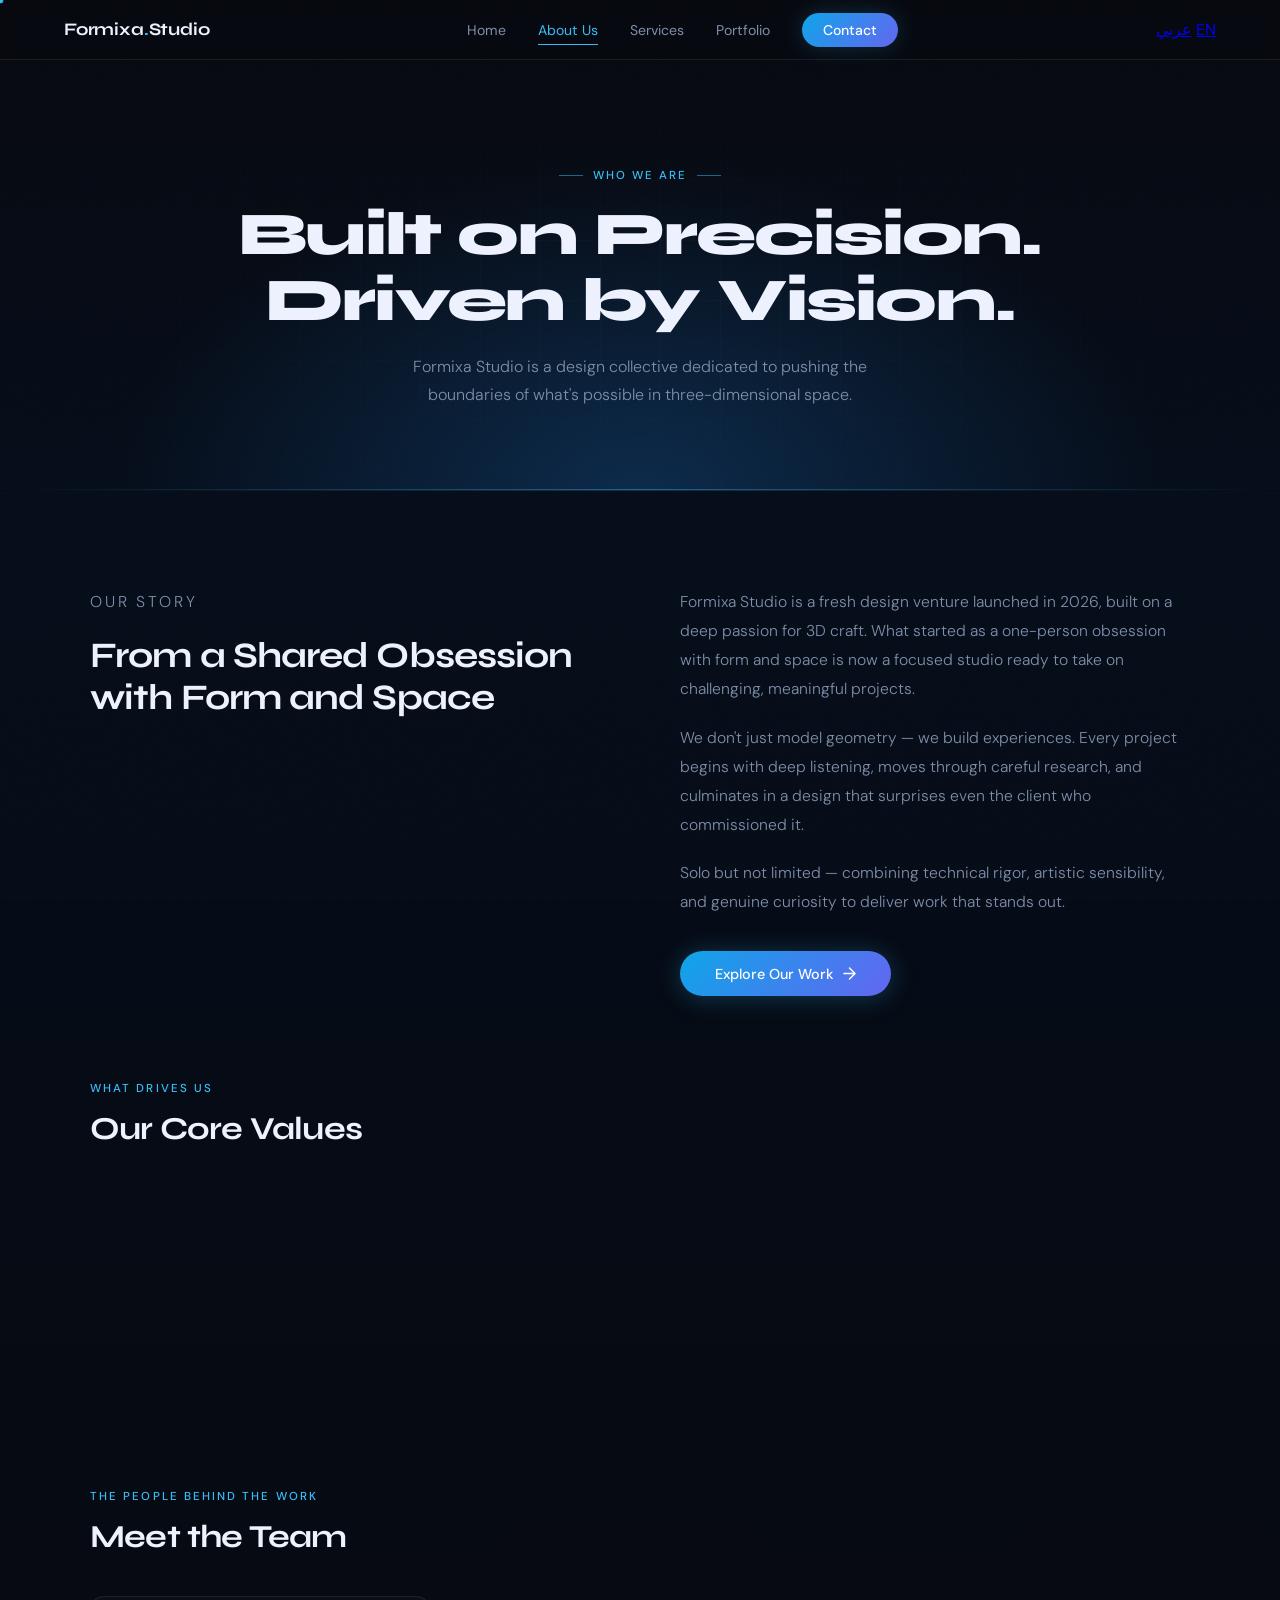
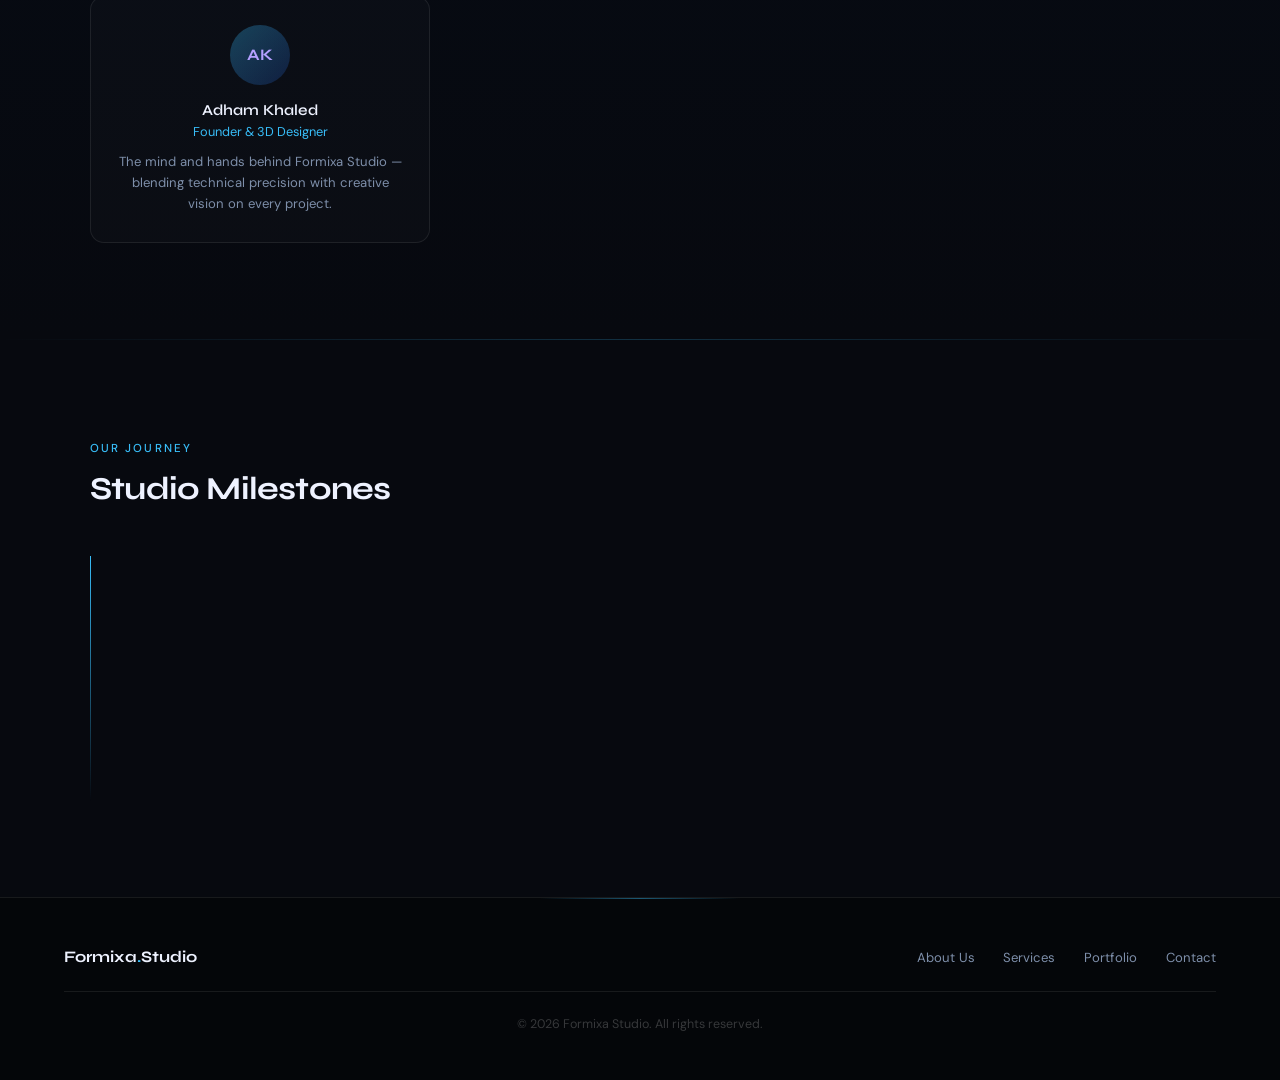
==== commit cb7a958b: "Add files via upload" ====
--- a/about.html
+++ b/about.html
@@ -128,7 +128,7 @@
 <div class="page-header">
   <div class="page-header-bg"></div>
   <div class="page-header-line"></div>
-  <div class="page-header-content">
+  <div class="page-header-content reveal">
     <div class="page-eyebrow">Who we are</div>
     <h1>Built on Precision.<br>Driven by Vision.</h1>
     <p>Formixa Studio is a design collective dedicated to pushing the boundaries of what's possible in three-dimensional space.</p>
@@ -160,7 +160,7 @@
     <div class="values-section fade-up-1">
       <p class="section-label">What drives us</p>
       <h2>Our Core Values</h2>
-      <div class="values-grid">
+      <div class="values-grid" data-stagger="0.12">
         <div class="value-card">
           <div class="value-num">01</div>
           <h3>Precision First</h3>
@@ -202,7 +202,7 @@
   <div class="milestones-inner">
     <p class="section-label">Our journey</p>
     <h2>Studio Milestones</h2>
-    <div class="timeline">
+    <div class="timeline" data-stagger="0.15">
       <div class="timeline-item">
         <div class="timeline-year">2026</div>
         <h3>Studio Founded</h3>
@@ -244,5 +244,6 @@
     });
   }
 </script>
+<script src="animations.js"></script>
 </body>
 </html>
--- a/style.css
+++ b/style.css
@@ -1,4 +1,4 @@
-@import url('https://fonts.googleapis.com/css2?family=Syne:wght@400;500;600;700;800&family=DM+Sans:wght@300;400;500&display=swap');
+@import url('https://fonts.googleapis.com/css2?family=Syne:wght@400;500;600;700;800&family=DM+Sans:ital,opsz,wght@0,9..40,300;0,9..40,400;0,9..40,500;1,9..40,300&display=swap');
 
 *, *::before, *::after { box-sizing: border-box; margin: 0; padding: 0; }
 
@@ -12,11 +12,13 @@
   --c-accent: #38bdf8;
   --c-accent2: #6366f1;
   --c-border: rgba(255,255,255,0.08);
-  --c-border-hover: rgba(56,189,248,0.35);
+  --c-border-hover: rgba(56,189,248,0.4);
   --radius: 14px;
-}
-
-html { scroll-behavior: smooth; }
+  --ease: cubic-bezier(0.4,0,0.2,1);
+}
+
+html { scroll-behavior: smooth; -webkit-overflow-scrolling: touch; }
+* { -webkit-tap-highlight-color: transparent; }
 
 body {
   font-family: var(--ff-body);
@@ -25,31 +27,84 @@
   overflow-x: hidden;
   min-height: 100vh;
 }
-
-/* ── NAV ─────────────────────────────── */
+body.nav-open { overflow: hidden; }
+
+/* ── NOISE TEXTURE ── */
+body::after {
+  content: '';
+  position: fixed; inset: 0; z-index: 9000;
+  pointer-events: none;
+  opacity: 0.022;
+  background-image: url("data:image/svg+xml,%3Csvg viewBox='0 0 200 200' xmlns='http://www.w3.org/2000/svg'%3E%3Cfilter id='n'%3E%3CfeTurbulence type='fractalNoise' baseFrequency='0.85' numOctaves='4' stitchTiles='stitch'/%3E%3C/filter%3E%3Crect width='100%25' height='100%25' filter='url(%23n)'/%3E%3C/svg%3E");
+  background-size: 180px 180px;
+}
+
+/* ══ CUSTOM CURSOR (desktop only) ══ */
+@media (pointer: fine) {
+  body { cursor: none; }
+  a, button, [role="button"], label, select, input, textarea { cursor: none; }
+}
+.cursor-dot {
+  position: fixed; top: 0; left: 0; z-index: 9999;
+  width: 7px; height: 7px; border-radius: 50%;
+  background: var(--c-accent);
+  pointer-events: none;
+  transform: translate(-50%,-50%);
+  mix-blend-mode: screen;
+  transition: transform 0.08s, width 0.2s, height 0.2s;
+  will-change: transform;
+}
+.cursor-ring {
+  position: fixed; top: 0; left: 0; z-index: 9998;
+  width: 34px; height: 34px; border-radius: 50%;
+  border: 1.5px solid rgba(56,189,248,0.45);
+  pointer-events: none;
+  transform: translate(-50%,-50%);
+  transition: transform 0.15s var(--ease), width 0.22s var(--ease), height 0.22s var(--ease), border-color 0.22s, background 0.22s;
+  will-change: transform;
+}
+.cursor-ring.hovering { width: 52px; height: 52px; border-color: var(--c-accent); background: rgba(56,189,248,0.05); }
+@media (pointer: coarse) { .cursor-dot, .cursor-ring { display: none; } body { cursor: auto; } a, button { cursor: pointer; } }
+
+/* ══ NAV ══ */
 nav {
   position: fixed; top: 0; left: 0; right: 0; z-index: 200;
   display: flex; align-items: center; justify-content: space-between;
   padding: 1.2rem 4rem;
-  background: rgba(13,6,24,0.92);
+  background: rgba(7,9,15,0.72);
   border-bottom: 1px solid var(--c-border);
-}
+  backdrop-filter: blur(22px) saturate(180%);
+  -webkit-backdrop-filter: blur(22px) saturate(180%);
+  transition: padding 0.35s var(--ease), background 0.35s var(--ease), box-shadow 0.35s var(--ease);
+}
+nav.scrolled {
+  padding-top: 0.8rem; padding-bottom: 0.8rem;
+  background: rgba(7,9,15,0.94);
+  box-shadow: 0 4px 40px rgba(0,0,0,0.45);
+}
+
 .logo {
   font-family: var(--ff-display); font-size: 1.1rem; font-weight: 700;
   color: var(--c-text); text-decoration: none; letter-spacing: -0.01em;
+  position: relative; display: inline-block;
 }
 .logo em { font-style: normal; color: var(--c-accent); }
+.logo::after {
+  content: ''; position: absolute; bottom: -3px; left: 0;
+  width: 0; height: 1px; background: var(--c-accent);
+  transition: width 0.3s var(--ease);
+}
+.logo:hover::after { width: 100%; }
 
 .nav-links { display: flex; gap: 2rem; list-style: none; align-items: center; }
 .nav-links a {
   font-size: 0.88rem; color: var(--c-muted); text-decoration: none;
-  transition: color 0.2s; padding: 0.25rem 0;
-  position: relative;
+  transition: color 0.2s; padding: 0.25rem 0; position: relative;
 }
 .nav-links a::after {
   content: ''; position: absolute; bottom: -2px; left: 0; right: 0;
   height: 1px; background: var(--c-accent); transform: scaleX(0);
-  transition: transform 0.2s;
+  transform-origin: left; transition: transform 0.25s var(--ease);
 }
 .nav-links a:hover, .nav-links a.active { color: var(--c-text); }
 .nav-links a:hover::after, .nav-links a.active::after { transform: scaleX(1); }
@@ -58,27 +113,26 @@
 .nav-cta {
   padding: 0.5rem 1.3rem !important;
   background: linear-gradient(130deg, #0ea5e9, #6366f1) !important;
-  border-radius: 100px; color: #fff !important;
-  font-weight: 500 !important;
+  border-radius: 100px; color: #fff !important; font-weight: 500 !important;
+  box-shadow: 0 0 24px rgba(56,189,248,0.2);
+  transition: box-shadow 0.3s, transform 0.2s !important;
 }
 .nav-cta::after { display: none !important; }
-.nav-cta:hover { opacity: 0.9; }
+.nav-cta:hover { box-shadow: 0 0 36px rgba(56,189,248,0.5) !important; transform: translateY(-1px) !important; }
 
 .hamburger {
   display: none; flex-direction: column; gap: 5px;
-  cursor: pointer; background: none; border: none; padding: 4px;
-}
-.hamburger span { display: block; width: 22px; height: 1.5px; background: var(--c-text); border-radius: 2px; transition: all 0.3s; }
+  cursor: pointer; background: none; border: none; padding: 6px; z-index: 201;
+}
+.hamburger span { display: block; width: 22px; height: 1.5px; background: var(--c-text); border-radius: 2px; transition: all 0.3s var(--ease); }
 .hamburger.open span:nth-child(1) { transform: translateY(6.5px) rotate(45deg); }
-.hamburger.open span:nth-child(2) { opacity: 0; }
+.hamburger.open span:nth-child(2) { opacity: 0; transform: scaleX(0); }
 .hamburger.open span:nth-child(3) { transform: translateY(-6.5px) rotate(-45deg); }
 
-/* ── PAGE HEADER (inner pages) ─────── */
+/* ══ PAGE HEADER ══ */
 .page-header {
-  padding: 10rem 4rem 5rem;
-  text-align: center;
-  position: relative;
-  overflow: hidden;
+  padding: 10rem 4rem 5rem; text-align: center;
+  position: relative; overflow: hidden;
 }
 .page-header-bg {
   position: absolute; inset: 0;
@@ -86,9 +140,18 @@
     radial-gradient(ellipse 800px 500px at 50% 100%, #0c2a4a 0%, transparent 65%),
     linear-gradient(180deg, #07090f 0%, #050d1a 100%);
 }
+.page-header-bg::after {
+  content: ''; position: absolute; inset: 0;
+  background-image:
+    linear-gradient(rgba(56,189,248,0.035) 1px, transparent 1px),
+    linear-gradient(90deg, rgba(56,189,248,0.035) 1px, transparent 1px);
+  background-size: 60px 60px;
+  mask-image: radial-gradient(ellipse 90% 80% at 50% 60%, black 0%, transparent 70%);
+  -webkit-mask-image: radial-gradient(ellipse 90% 80% at 50% 60%, black 0%, transparent 70%);
+}
 .page-header-line {
   position: absolute; bottom: 0; left: 0; right: 0; height: 1px;
-  background: linear-gradient(90deg, transparent, rgba(124,111,255,0.4), transparent);
+  background: linear-gradient(90deg, transparent, rgba(56,189,248,0.4), transparent);
 }
 .page-header-content { position: relative; z-index: 2; }
 .page-eyebrow {
@@ -96,28 +159,22 @@
   font-size: 0.72rem; font-weight: 500; letter-spacing: 0.18em; text-transform: uppercase;
   color: var(--c-accent); margin-bottom: 1.2rem;
 }
-.page-eyebrow::before, .page-eyebrow::after {
-  content: ''; display: block; width: 24px; height: 1px;
-  background: var(--c-accent); opacity: 0.5;
-}
+.page-eyebrow::before, .page-eyebrow::after { content: ''; display: block; width: 24px; height: 1px; background: var(--c-accent); opacity: 0.5; }
 .page-header h1 {
   font-family: var(--ff-display); font-size: clamp(2.2rem, 5vw, 3.8rem);
-  font-weight: 800; letter-spacing: -0.03em; line-height: 1.08;
-  margin-bottom: 1.2rem;
-}
-.page-header p {
-  font-size: 1rem; font-weight: 300; color: var(--c-muted);
-  max-width: 520px; margin: 0 auto; line-height: 1.8;
-}
-
-/* ── SHARED ELEMENTS ──────────────── */
+  font-weight: 800; letter-spacing: -0.03em; line-height: 1.08; margin-bottom: 1.2rem;
+}
+.page-header p { font-size: 1rem; font-weight: 300; color: var(--c-muted); max-width: 520px; margin: 0 auto; line-height: 1.8; }
+
+/* ══ SHARED ══ */
 .section-label {
   font-size: 0.72rem; font-weight: 500; letter-spacing: 0.18em;
   text-transform: uppercase; color: var(--c-accent); margin-bottom: 0.8rem;
+  display: inline-block;
 }
 .divider {
   width: 100%; height: 1px;
-  background: linear-gradient(90deg, transparent, rgba(124,111,255,0.3), transparent);
+  background: linear-gradient(90deg, transparent, rgba(56,189,248,0.22), transparent);
 }
 
 .btn-primary {
@@ -126,80 +183,131 @@
   background: linear-gradient(130deg, #0ea5e9 0%, #6366f1 100%);
   color: #fff; font-family: var(--ff-body); font-size: 0.9rem; font-weight: 500;
   border: none; border-radius: 100px; cursor: pointer; text-decoration: none;
-  box-shadow: 0 2px 24px rgba(56,189,248,0.3);
-  transition: transform 0.2s, box-shadow 0.2s;
-}
-.btn-primary:hover { transform: translateY(-2px); box-shadow: 0 6px 36px rgba(56,189,248,0.5); }
+  box-shadow: 0 2px 24px rgba(56,189,248,0.25);
+  transition: transform 0.2s var(--ease), box-shadow 0.2s;
+  position: relative; overflow: hidden;
+}
+.btn-primary::before {
+  content: ''; position: absolute; inset: 0;
+  background: linear-gradient(130deg, rgba(255,255,255,0.18) 0%, transparent 55%);
+  opacity: 0; transition: opacity 0.2s;
+}
+.btn-primary:hover { transform: translateY(-2px); box-shadow: 0 8px 36px rgba(56,189,248,0.45); }
+.btn-primary:hover::before { opacity: 1; }
+.btn-primary:active { transform: translateY(0); }
 
 .btn-outline {
   display: inline-flex; align-items: center; gap: 9px;
-  padding: 0.85rem 2.2rem;
-  background: transparent;
+  padding: 0.85rem 2.2rem; background: transparent;
   color: var(--c-text); font-family: var(--ff-body); font-size: 0.9rem; font-weight: 500;
   border: 1px solid rgba(255,255,255,0.15); border-radius: 100px; cursor: pointer;
-  text-decoration: none; transition: border-color 0.2s, background 0.2s;
-}
-.btn-outline:hover { border-color: var(--c-accent); background: rgba(124,111,255,0.08); }
-
-/* ── FOOTER ────────────────────────── */
+  text-decoration: none; transition: border-color 0.25s, background 0.25s, transform 0.2s;
+}
+.btn-outline:hover { border-color: var(--c-accent); background: rgba(56,189,248,0.06); transform: translateY(-1px); }
+
+/* ══ FOOTER ══ */
 footer {
   padding: 3rem 4rem;
   border-top: 1px solid var(--c-border);
   background: #040609;
   display: flex; align-items: center; justify-content: space-between;
   flex-wrap: wrap; gap: 1rem;
+  position: relative;
+}
+footer::before {
+  content: ''; position: absolute; top: 0; left: 50%; transform: translateX(-50%);
+  width: 200px; height: 1px;
+  background: linear-gradient(90deg, transparent, rgba(56,189,248,0.45), transparent);
 }
 .footer-logo { font-family: var(--ff-display); font-size: 1rem; font-weight: 700; color: var(--c-text); }
 .footer-logo em { font-style: normal; color: var(--c-accent); }
 .footer-links { display: flex; gap: 1.8rem; list-style: none; }
-.footer-links a { font-size: 0.82rem; color: var(--c-muted); text-decoration: none; transition: color 0.2s; }
-.footer-links a:hover { color: var(--c-text); }
-.footer-copy { font-size: 0.78rem; color: rgba(255,255,255,0.22); width: 100%; text-align: center; padding-top: 1.5rem; border-top: 1px solid var(--c-border); margin-top: 0.5rem; }
-
-/* ── ANIMATIONS ────────────────────── */
+.footer-links a { font-size: 0.82rem; color: var(--c-muted); text-decoration: none; transition: color 0.2s, transform 0.2s; display: inline-block; }
+.footer-links a:hover { color: var(--c-text); transform: translateY(-1px); }
+.footer-copy { font-size: 0.78rem; color: rgba(255,255,255,0.2); width: 100%; text-align: center; padding-top: 1.5rem; border-top: 1px solid var(--c-border); margin-top: 0.5rem; }
+
+/* ══ KEYFRAMES ══ */
 @keyframes fadeUp {
-  from { opacity: 0; transform: translateY(22px); }
+  from { opacity: 0; transform: translateY(28px); }
   to   { opacity: 1; transform: translateY(0); }
 }
-.fade-up { animation: fadeUp 0.8s ease both; }
+@keyframes fadeIn { from { opacity: 0; } to { opacity: 1; } }
+@keyframes float {
+  0%,100% { transform: translateY(0px); }
+  50%     { transform: translateY(-10px); }
+}
+@keyframes pulseGlow {
+  0%,100% { box-shadow: 0 0 0 0 rgba(56,189,248,0.3); }
+  50%     { box-shadow: 0 0 0 8px rgba(56,189,248,0); }
+}
+@keyframes borderGlow {
+  0%,100% { border-color: rgba(56,189,248,0.2); }
+  50%     { border-color: rgba(56,189,248,0.5); }
+}
+@keyframes slideDown {
+  from { opacity: 0; transform: translateY(-12px); }
+  to   { opacity: 1; transform: translateY(0); }
+}
+@keyframes spin { to { transform: rotate(360deg); } }
+
+/* ══ SCROLL REVEAL ══ */
+.reveal {
+  opacity: 0; transform: translateY(32px);
+  transition: opacity 0.75s var(--ease), transform 0.75s var(--ease);
+}
+.reveal.visible { opacity: 1; transform: none; }
+.reveal-left  { opacity: 0; transform: translateX(-28px); transition: opacity 0.75s var(--ease), transform 0.75s var(--ease); }
+.reveal-left.visible  { opacity: 1; transform: none; }
+.reveal-right { opacity: 0; transform: translateX(28px);  transition: opacity 0.75s var(--ease), transform 0.75s var(--ease); }
+.reveal-right.visible { opacity: 1; transform: none; }
+.reveal-scale { opacity: 0; transform: scale(0.93); transition: opacity 0.65s var(--ease), transform 0.65s var(--ease); }
+.reveal-scale.visible { opacity: 1; transform: none; }
+
+.delay-1 { transition-delay: 0.1s; }
+.delay-2 { transition-delay: 0.2s; }
+.delay-3 { transition-delay: 0.3s; }
+.delay-4 { transition-delay: 0.4s; }
+.delay-5 { transition-delay: 0.5s; }
+
+/* Legacy */
+.fade-up   { animation: fadeUp 0.8s ease both; }
 .fade-up-1 { animation: fadeUp 0.8s 0.1s ease both; }
 .fade-up-2 { animation: fadeUp 0.8s 0.2s ease both; }
 .fade-up-3 { animation: fadeUp 0.8s 0.3s ease both; }
 
-/* ── RESPONSIVE ─────────────────────── */
-@media (max-width: 900px) {
-  nav { padding: 1.1rem 2rem; }
-  .nav-links {
-    display: none; position: fixed; top: 60px; left: 0; right: 0;
-    flex-direction: column; background: rgba(7,9,15,0.98);
-    padding: 2rem; gap: 1.5rem; border-bottom: 1px solid var(--c-border);
-  }
-  .nav-links.open { display: flex; }
-  .hamburger { display: flex; }
-  .page-header { padding: 8rem 2rem 4rem; }
-  footer { padding: 2.5rem 2rem; }
-  .footer-links { gap: 1.2rem; }
-}
-
-/* ── LANGUAGE SWITCHER ── */
-.lang-switch {
-  display: flex; gap: 4px; align-items: center;
-  background: rgba(255,255,255,0.06);
-  border: 1px solid var(--c-border);
-  border-radius: 100px; padding: 3px;
-}
-.lang-btn {
-  font-size: 0.72rem; font-weight: 600; letter-spacing: 0.05em;
-  padding: 4px 12px; border-radius: 100px; border: none; cursor: pointer;
-  background: transparent; color: var(--c-muted); transition: all 0.2s;
-  text-decoration: none;
-}
-.lang-btn.active, .lang-btn:hover {
-  background: linear-gradient(130deg,#0ea5e9,#6366f1);
-  color: #fff;
-}
-
-/* ── RTL BASE (Arabic) ── */
+/* ══ CARD GLOW SWEEP ══ */
+.card-glow { position: relative; overflow: hidden; }
+.card-glow::before {
+  content: ''; position: absolute;
+  top: 0; left: -120%; width: 60%; height: 100%;
+  background: linear-gradient(90deg, transparent, rgba(56,189,248,0.06), transparent);
+  transform: skewX(-15deg);
+  transition: left 0.6s var(--ease);
+}
+.card-glow:hover::before { left: 160%; }
+
+/* ══ FLOAT ANIMATIONS ══ */
+.float-1 { animation: float 6s ease-in-out infinite; }
+.float-2 { animation: float 8s ease-in-out infinite 1s; }
+.float-3 { animation: float 7s ease-in-out infinite 2s; }
+
+/* ══ GLOW BADGE ══ */
+.glow-badge {
+  display: inline-flex; align-items: center; gap: 7px;
+  background: rgba(56,189,248,0.07);
+  border: 1px solid rgba(56,189,248,0.22);
+  border-radius: 100px; padding: 5px 14px;
+  font-size: 0.72rem; font-weight: 500; letter-spacing: 0.1em;
+  color: var(--c-accent); text-transform: uppercase;
+  animation: borderGlow 3s ease-in-out infinite;
+}
+.glow-badge .dot {
+  width: 6px; height: 6px; border-radius: 50%;
+  background: var(--c-accent); flex-shrink: 0;
+  animation: pulseGlow 2s ease-in-out infinite;
+}
+
+/* ══ RTL ══ */
 [dir="rtl"] nav { flex-direction: row-reverse; }
 [dir="rtl"] .nav-links { flex-direction: row-reverse; }
 [dir="rtl"] .hero-eyebrow { flex-direction: row-reverse; }
@@ -218,49 +326,70 @@
 [dir="rtl"] .contact-detail { flex-direction: row; }
 [dir="rtl"] .form-group { direction: rtl; }
 [dir="rtl"] label { direction: rtl; }
-
-/* ── MOBILE NAV FIXES ── */
+[dir="rtl"] .nav-links a::after { transform-origin: right; }
+
+/* ══ RESPONSIVE ══ */
 @media (max-width: 900px) {
-  .lang-switch {
+  nav { padding: 1rem 1.5rem; }
+  nav.scrolled { padding: 0.75rem 1.5rem; }
+
+  .nav-links {
     display: none;
-  }
-  .nav-links .lang-switch-mobile {
-    display: flex !important;
-    justify-content: center;
-    margin-top: 0.5rem;
-  }
-  nav {
-    gap: 0.75rem;
-  }
-  .hamburger {
-    order: 99;
-  }
-}
-
-/* ── MOBILE LANG SWITCH inside nav ── */
+    position: fixed; top: 0; left: 0; right: 0; bottom: 0;
+    flex-direction: column; justify-content: center; align-items: center;
+    background: rgba(7,9,15,0.97);
+    backdrop-filter: blur(24px);
+    -webkit-backdrop-filter: blur(24px);
+    padding: 2rem; gap: 1.8rem;
+    z-index: 199;
+  }
+  .nav-links.open { display: flex; animation: fadeIn 0.22s ease; }
+  .nav-links li { width: 100%; text-align: center; }
+  .nav-links a {
+    font-size: 1.25rem !important;
+    font-family: var(--ff-display); font-weight: 600;
+    color: var(--c-text) !important; display: block;
+    padding: 0.5rem 0 !important;
+    transition: color 0.2s;
+  }
+  .nav-links a.active { color: var(--c-accent) !important; }
+  .nav-links a.nav-cta {
+    background: linear-gradient(130deg, #0ea5e9, #6366f1) !important;
+    border-radius: 100px !important; padding: 0.75rem 2rem !important;
+    display: inline-block !important; width: auto !important;
+    box-shadow: 0 0 24px rgba(56,189,248,0.3);
+  }
+
+  .hamburger { display: flex; }
+  .lang-switch { display: none; }
+  .page-header { padding: 8rem 1.5rem 4rem; }
+  footer { padding: 2.5rem 1.5rem; }
+  .footer-links { gap: 1.2rem; }
+}
+
 @media (max-width: 900px) {
   .nav-links li.lang-switch-mobile {
-    display: flex !important;
-    gap: 6px;
-    justify-content: center;
-    padding-top: 0.5rem;
-    border-top: 1px solid var(--c-border);
+    display: flex !important; gap: 8px; justify-content: center;
+    padding-top: 1rem; border-top: 1px solid var(--c-border);
+    width: 100%; margin-top: 0.5rem;
   }
   .nav-links li.lang-switch-mobile .lang-btn {
-    padding: 6px 18px;
-    border: 1px solid var(--c-border);
-    border-radius: 100px;
-    font-size: 0.8rem;
-    font-weight: 600;
-    color: var(--c-muted);
-    background: transparent;
-    cursor: pointer;
-    text-decoration: none;
+    padding: 8px 22px; border: 1px solid var(--c-border);
+    border-radius: 100px; font-size: 0.85rem; font-weight: 600;
+    color: var(--c-muted); background: transparent; text-decoration: none;
+    transition: all 0.2s;
   }
   .nav-links li.lang-switch-mobile .lang-btn.active,
   .nav-links li.lang-switch-mobile .lang-btn:hover {
     background: linear-gradient(130deg,#0ea5e9,#6366f1);
-    color: #fff;
-    border-color: transparent;
-  }
-}
+    color: #fff; border-color: transparent;
+  }
+}
+
+@media (max-width: 600px) {
+  .btn-primary, .btn-outline { padding: 0.9rem 1.8rem; font-size: 0.88rem; min-height: 48px; }
+  .page-header { padding: 7rem 1.25rem 3.5rem; }
+  footer { flex-direction: column; align-items: center; text-align: center; gap: 1.5rem; }
+  [dir="rtl"] footer { flex-direction: column; }
+  .footer-links { justify-content: center; flex-wrap: wrap; }
+}
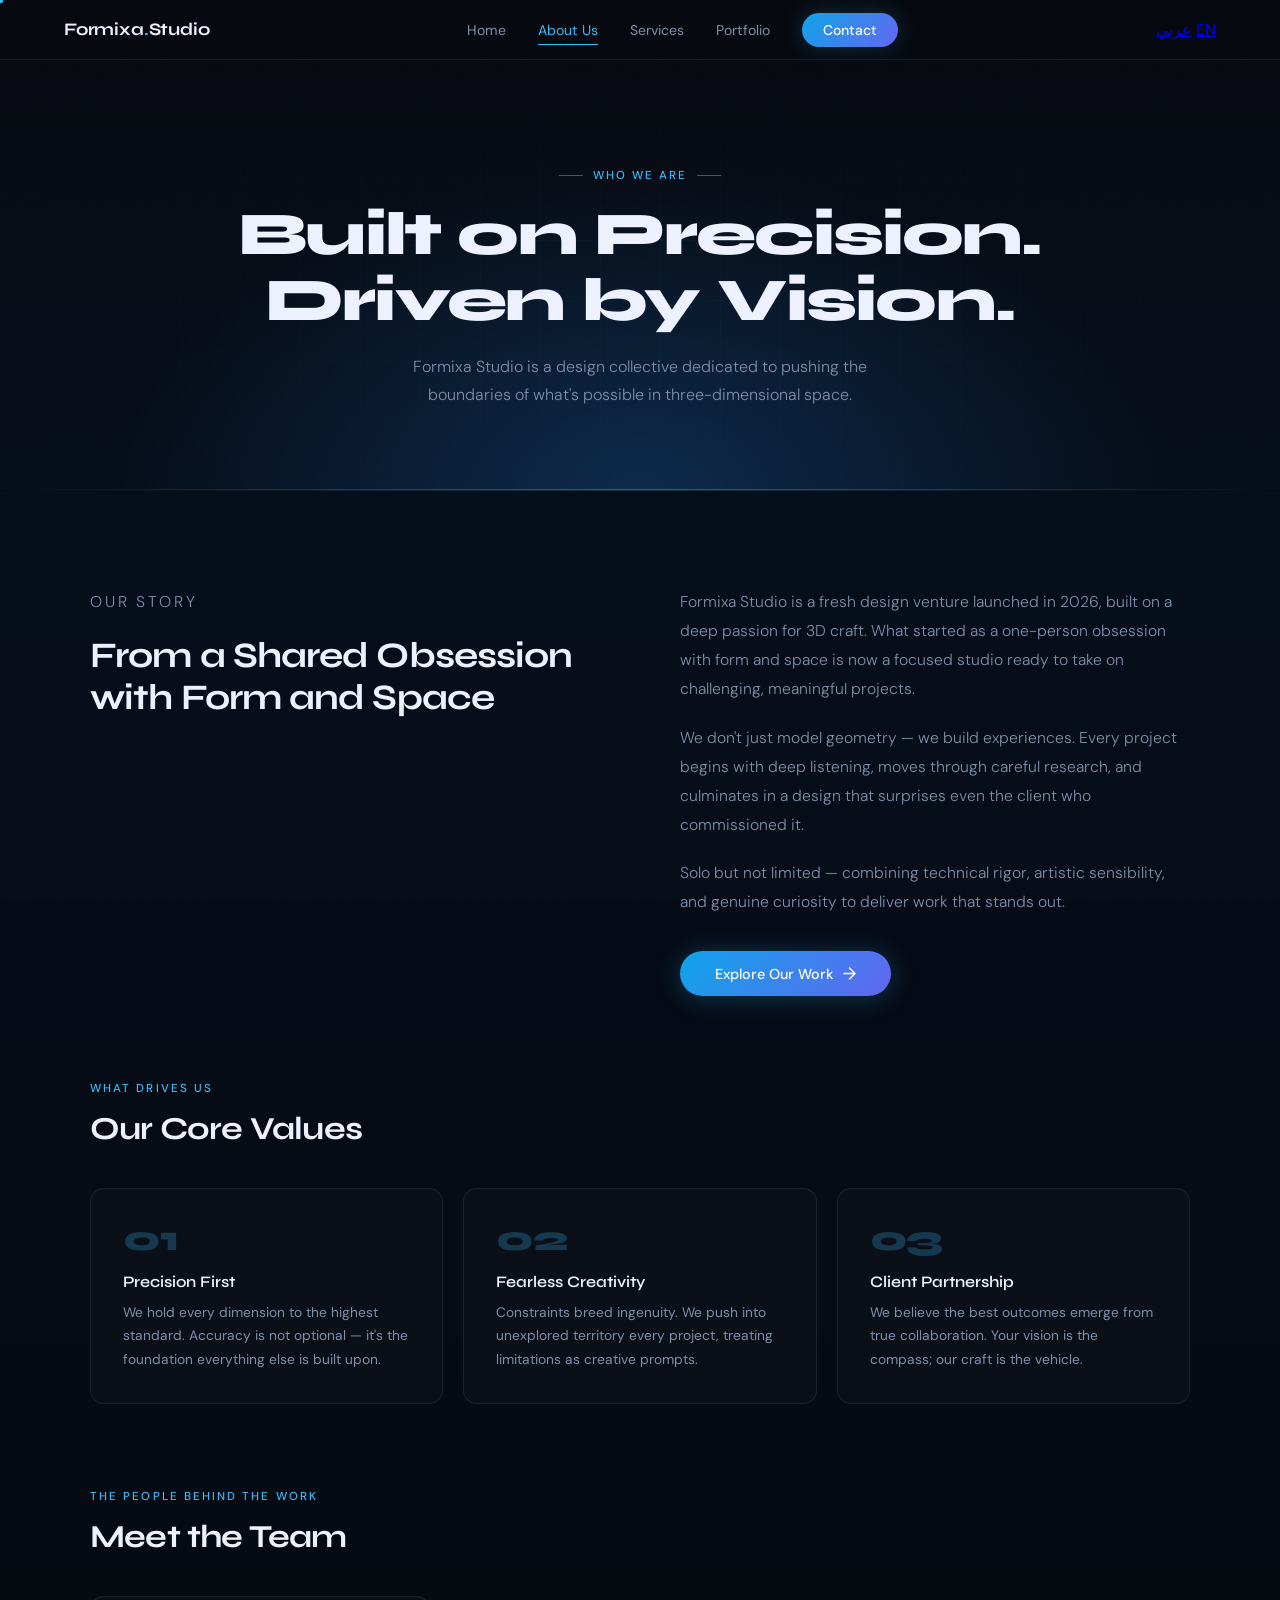
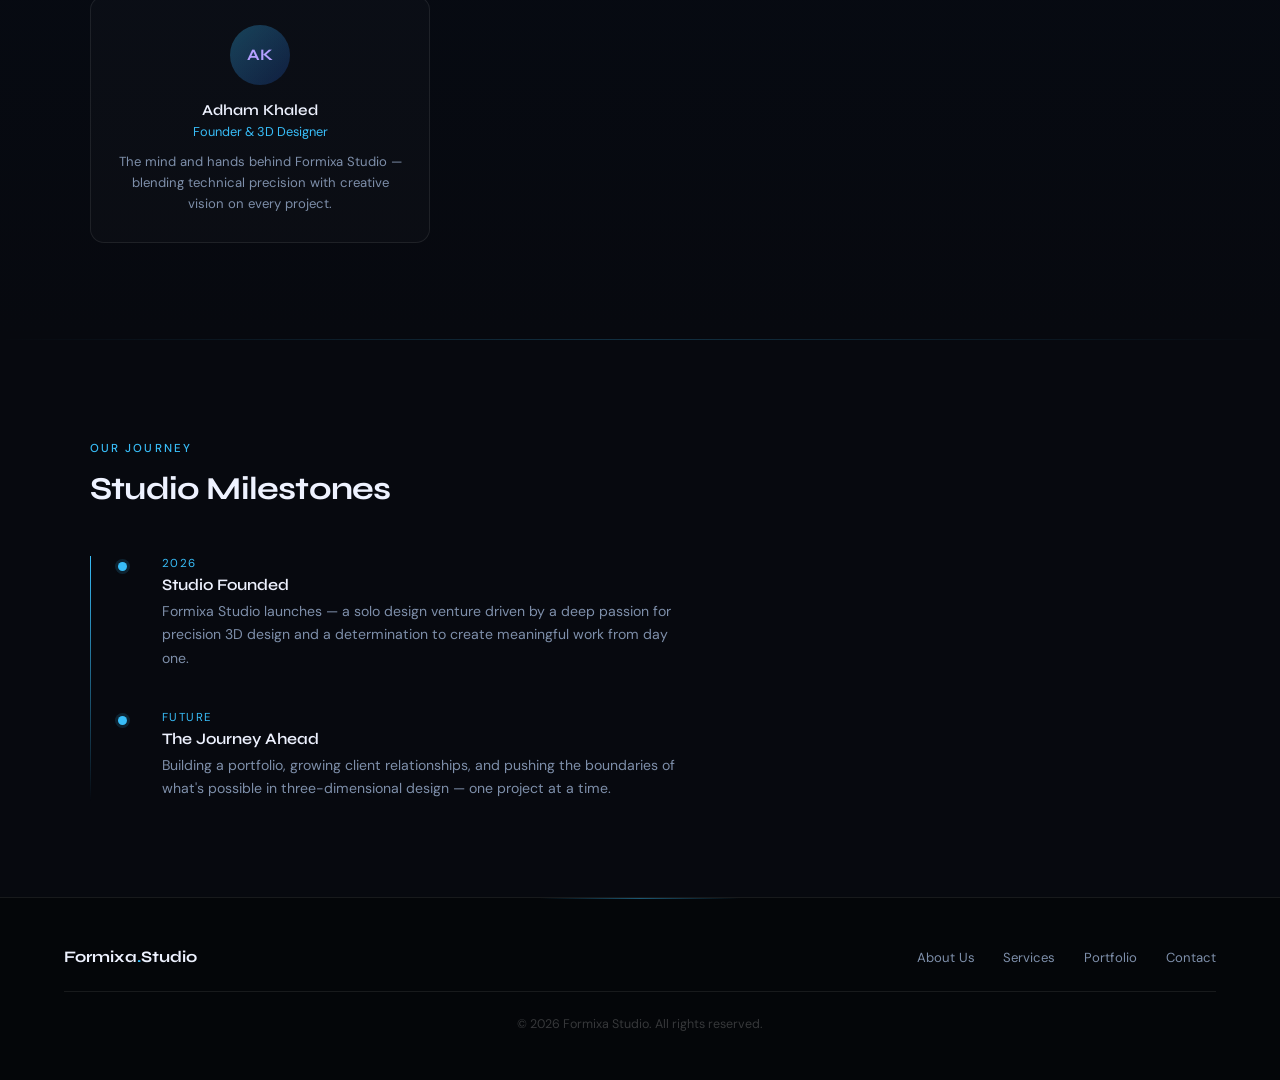
==== commit 28f4f76b: "Add files via upload" ====
--- a/about.html
+++ b/about.html
@@ -227,23 +227,6 @@
   </ul>
   <p class="footer-copy">&copy; 2026 Formixa Studio. All rights reserved.</p>
 </footer>
-
-<script>
-    const h = document.getElementById('hamburger');
-  const n = document.getElementById('navLinks');
-  if (h && n) {
-    h.addEventListener('click', () => {
-      h.classList.toggle('open');
-      n.classList.toggle('open');
-    });
-    n.querySelectorAll('a').forEach(a => {
-      a.addEventListener('click', () => {
-        h.classList.remove('open');
-        n.classList.remove('open');
-      });
-    });
-  }
-</script>
 <script src="animations.js"></script>
 </body>
 </html>
--- a/style.css
+++ b/style.css
@@ -269,11 +269,16 @@
 .delay-4 { transition-delay: 0.4s; }
 .delay-5 { transition-delay: 0.5s; }
 
-/* Legacy */
-.fade-up   { animation: fadeUp 0.8s ease both; }
-.fade-up-1 { animation: fadeUp 0.8s 0.1s ease both; }
-.fade-up-2 { animation: fadeUp 0.8s 0.2s ease both; }
-.fade-up-3 { animation: fadeUp 0.8s 0.3s ease both; }
+/* Legacy — forward fill only so elements don't stay invisible after animation */
+.fade-up   { animation: fadeUp 0.8s ease forwards; }
+.fade-up-1 { animation: fadeUp 0.8s 0.1s ease forwards; }
+.fade-up-2 { animation: fadeUp 0.8s 0.2s ease forwards; }
+.fade-up-3 { animation: fadeUp 0.8s 0.3s ease forwards; }
+
+/* Safety: if JS never fires, don't keep elements invisible forever */
+@media (prefers-reduced-motion: reduce) {
+  .reveal, .reveal-left, .reveal-right, .reveal-scale { opacity: 1 !important; transform: none !important; transition: none !important; }
+}
 
 /* ══ CARD GLOW SWEEP ══ */
 .card-glow { position: relative; overflow: hidden; }
